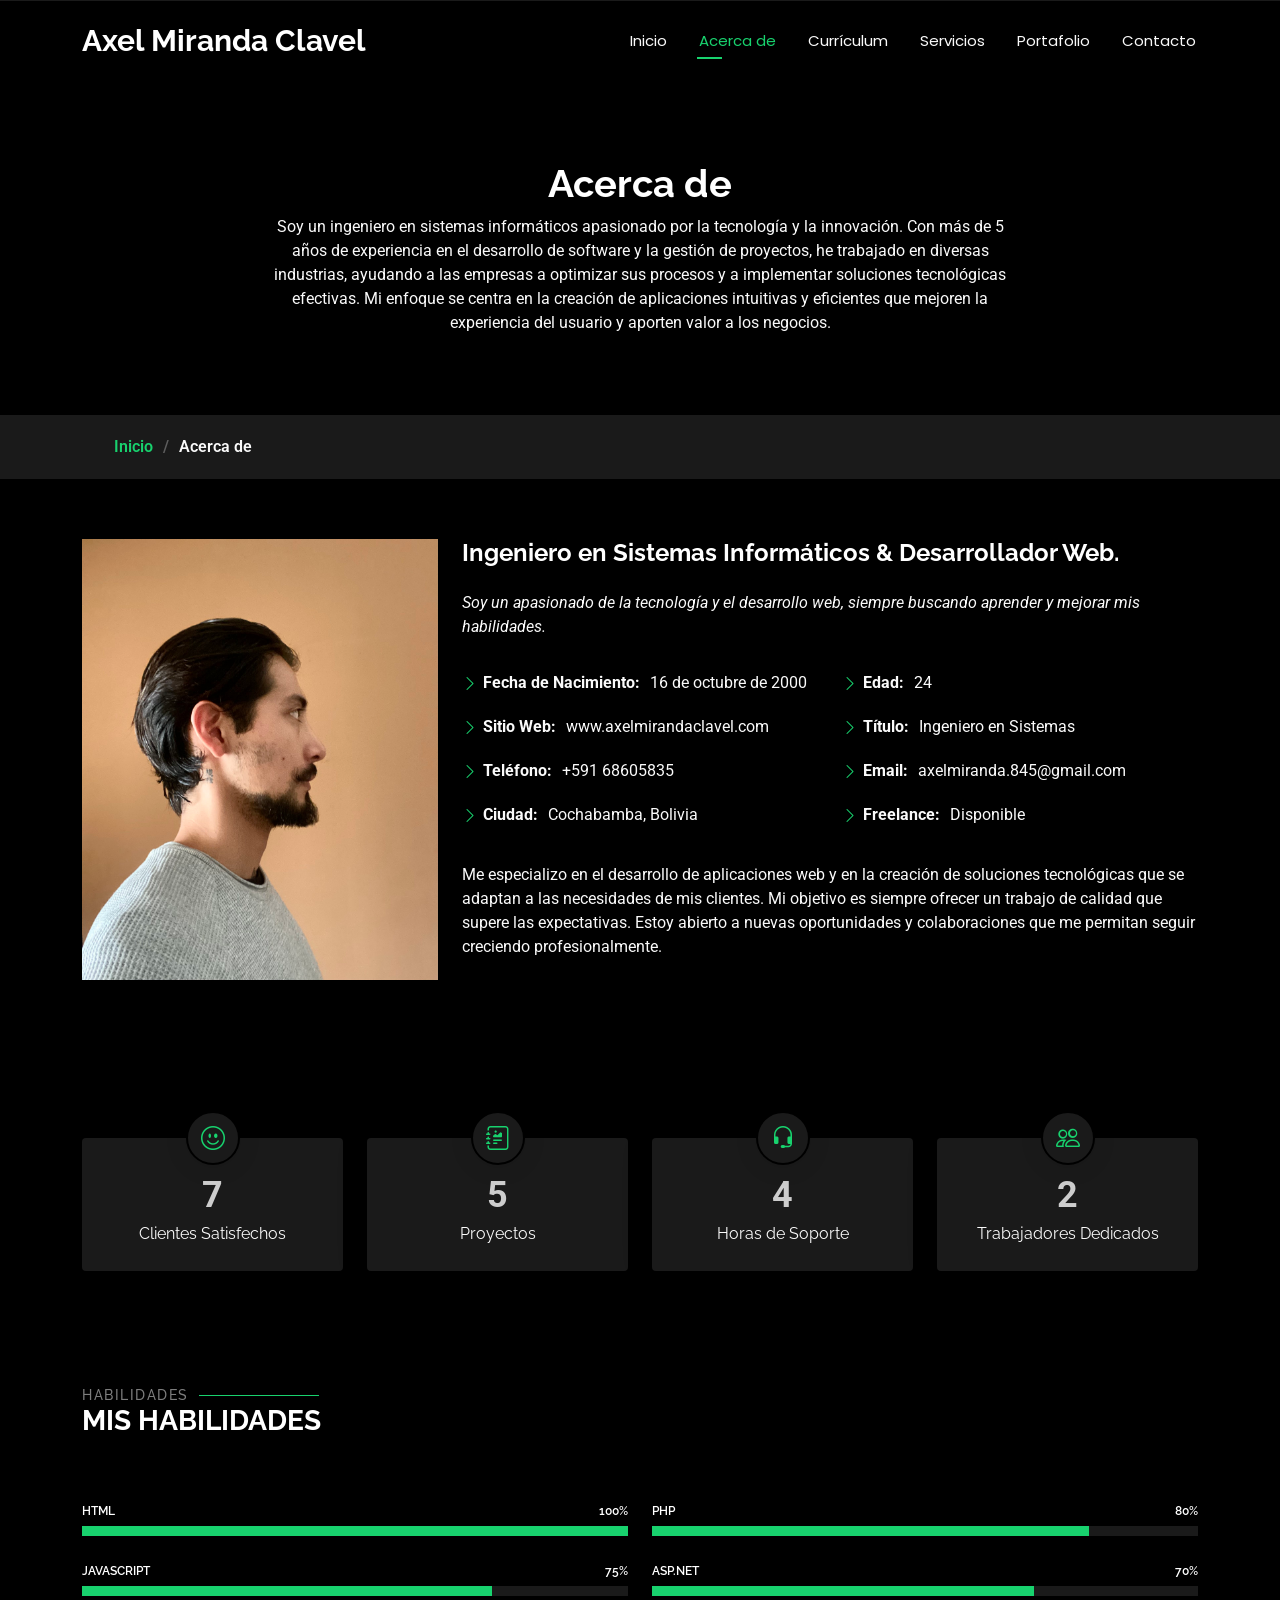
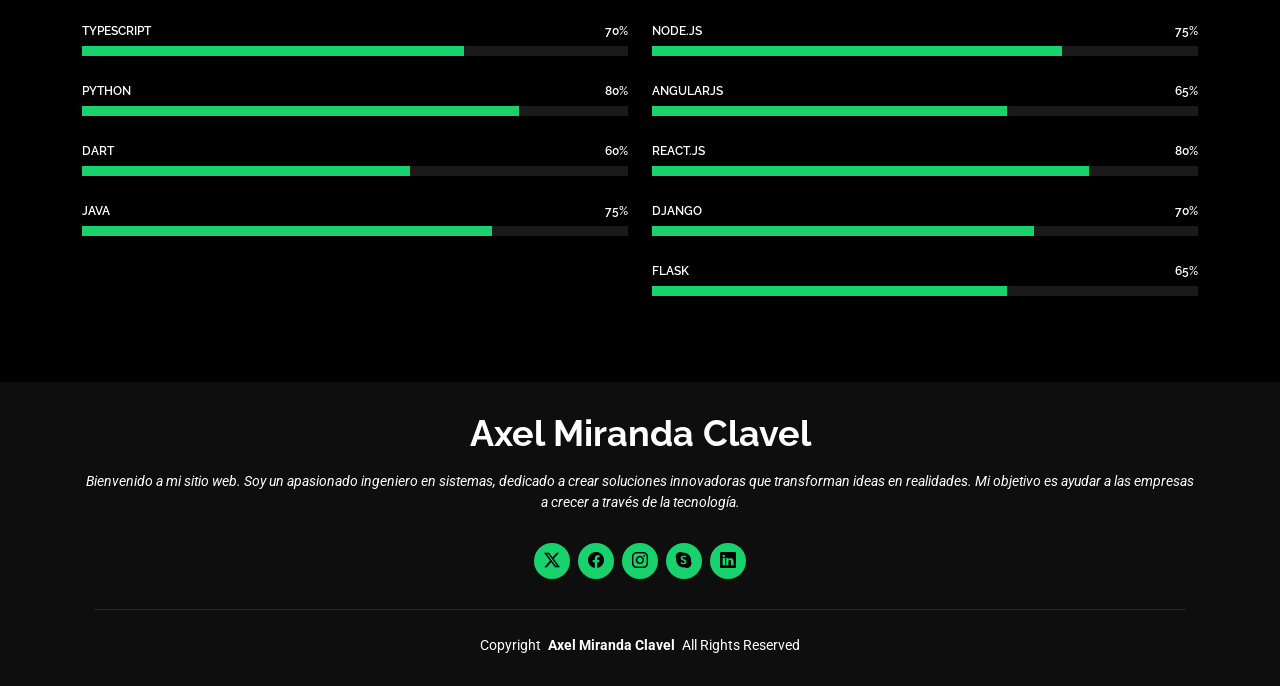
==== about.html @ 62f6df98 "first commit" ====
<!DOCTYPE html>
<html lang="en">

<head>
  <meta charset="utf-8">
  <meta content="width=device-width, initial-scale=1.0" name="viewport">
  <title>Acerca de - Axel Miranda Clavel</title>
  <meta name="description" content="">
  <meta name="keywords" content="">

  <!-- Favicons -->
  <link href="assets/img/favicon.png" rel="icon">
  <link href="assets/img/apple-touch-icon.png" rel="apple-touch-icon">

  <!-- Fonts -->
  <link href="https://fonts.googleapis.com" rel="preconnect">
  <link href="https://fonts.gstatic.com" rel="preconnect" crossorigin>
  <link href="https://fonts.googleapis.com/css2?family=Roboto:ital,wght@0,100;0,300;0,400;0,500;0,700;0,900;1,100;1,300;1,400;1,500;1,700;1,900&family=Poppins:ital,wght@0,100;0,200;0,300;0,400;0,500;0,600;0,700;0,800;0,900;1,100;1,200;1,300;1,400;1,500;1,600;1,700;1,800;1,900&family=Raleway:ital,wght@0,100;0,200;0,300;0,400;0,500;0,600;0,700;0,800;0,900;1,100;1,200;1,300;1,400;1,500;1,600;1,700;1,800;1,900&display=swap" rel="stylesheet">

  <!-- Vendor CSS Files -->
  <link href="assets/vendor/bootstrap/css/bootstrap.min.css" rel="stylesheet">
  <link href="assets/vendor/bootstrap-icons/bootstrap-icons.css" rel="stylesheet">
  <link href="assets/vendor/aos/aos.css" rel="stylesheet">
  <link href="assets/vendor/swiper/swiper-bundle.min.css" rel="stylesheet">
  <link href="assets/vendor/glightbox/css/glightbox.min.css" rel="stylesheet">

  <!-- Main CSS File -->
  <link href="assets/css/main.css" rel="stylesheet">
</head>

<body class="about-page">

  <header id="header" class="header d-flex align-items-center fixed-top">
    <div class="container-fluid container-xl position-relative d-flex align-items-center justify-content-between">

      <a href="index.html" class="logo d-flex align-items-center">
        <!-- Uncomment the line below if you also wish to use an image logo -->
        <!-- <img src="assets/img/logo.png" alt=""> -->
        <h1 class="sitename">Axel Miranda Clavel</h1>
      </a>

      <nav id="navmenu" class="navmenu">
        <ul>
          <li><a href="index.html">Inicio</a></li>
          <li><a href="about.html" class="active">Acerca de</a></li>
          <li><a href="#">Currículum</a></li>
          <li><a href="#">Servicios</a></li>
          <li><a href="#">Portafolio</a></li>
          <li><a href="#">Contacto</a></li>
        </ul>
        <i class="mobile-nav-toggle d-xl-none bi bi-list"></i>
      </nav>

    </div>
  </header>

  <main class="main">

    <!-- Page Title -->
    <div class="page-title" data-aos="fade">
      <div class="heading">
        <div class="container">
          <div class="row d-flex justify-content-center text-center">
            <div class="col-lg-8">
              <h1>Acerca de</h1>
              <p class="mb-0">Soy un ingeniero en sistemas informáticos apasionado por la tecnología y la innovación. Con más de 5 años de experiencia en el desarrollo de software y la gestión de proyectos, he trabajado en diversas industrias, ayudando a las empresas a optimizar sus procesos y a implementar soluciones tecnológicas efectivas. Mi enfoque se centra en la creación de aplicaciones intuitivas y eficientes que mejoren la experiencia del usuario y aporten valor a los negocios.</p>
            </div>
          </div>
        </div>
      </div>
      <nav class="breadcrumbs">
        <div class="container">
          <ol>
            <li><a href="index.html">Inicio</a></li>
            <li class="current">Acerca de</li>
          </ol>
        </div>
      </nav>
    </div><!-- End Page Title -->

    <!-- About Section -->
    <section id="about" class="about section">

      <div class="container" data-aos="fade-up" data-aos-delay="100">

        <div class="row gy-4 justify-content-center">
          <div class="col-lg-4">
            <img src="assets/img/IMG_3208.jpg" class="img-fluid" alt="">
          </div>
          <div class="col-lg-8 content">
            <h2>Ingeniero en Sistemas Informáticos &amp; Desarrollador Web.</h2>
            <p class="fst-italic py-3">
              Soy un apasionado de la tecnología y el desarrollo web, siempre buscando aprender y mejorar mis habilidades.
            </p>
            <div class="row">
              <div class="col-lg-6">
                <ul>
                  <li><i class="bi bi-chevron-right"></i> <strong>Fecha de Nacimiento:</strong> <span>16 de octubre de 2000</span></li>
                  <li><i class="bi bi-chevron-right"></i> <strong>Sitio Web:</strong> <span>www.axelmirandaclavel.com</span></li>
                  <li><i class="bi bi-chevron-right"></i> <strong>Teléfono:</strong> <span>+591 68605835</span></li>
                  <li><i class="bi bi-chevron-right"></i> <strong>Ciudad:</strong> <span>Cochabamba, Bolivia</span></li>
                </ul>
              </div>
              <div class="col-lg-6">
                <ul>
                  <li><i class="bi bi-chevron-right"></i> <strong>Edad:</strong> <span>24</span></li>
                  <li><i class="bi bi-chevron-right"></i> <strong>Título:</strong> <span>Ingeniero en Sistemas</span></li>
                  <li><i class="bi bi-chevron-right"></i> <strong>Email:</strong> <span>axelmiranda.845@gmail.com</span></li>
                  <li><i class="bi bi-chevron-right"></i> <strong>Freelance:</strong> <span>Disponible</span></li>
                </ul>
              </div>
            </div>
            <p class="py-3">
              Me especializo en el desarrollo de aplicaciones web y en la creación de soluciones tecnológicas que se adaptan a las necesidades de mis clientes. Mi objetivo es siempre ofrecer un trabajo de calidad que supere las expectativas. Estoy abierto a nuevas oportunidades y colaboraciones que me permitan seguir creciendo profesionalmente.
            </p>
          </div>
        </div>

      </div>

    </section><!-- /About Section -->

    <!-- Stats Section -->
    <section id="stats" class="stats section">

      <div class="container" data-aos="fade-up" data-aos-delay="100">

        <div class="row gy-4">

          <div class="col-lg-3 col-md-6 d-flex flex-column align-items-center">
            <i class="bi bi-emoji-smile"></i>
            <div class="stats-item">
              <span data-purecounter-start="0" data-purecounter-end="15" data-purecounter-duration="1" class="purecounter"></span>
              <p>Clientes Satisfechos</p>
            </div>
          </div><!-- End Stats Item -->

          <div class="col-lg-3 col-md-6 d-flex flex-column align-items-center">
            <i class="bi bi-journal-richtext"></i>
            <div class="stats-item">
              <span data-purecounter-start="0" data-purecounter-end="10" data-purecounter-duration="1" class="purecounter"></span>
              <p>Proyectos</p>
            </div>
          </div><!-- End Stats Item -->

          <div class="col-lg-3 col-md-6 d-flex flex-column align-items-center">
            <i class="bi bi-headset"></i>
            <div class="stats-item">
              <span data-purecounter-start="0" data-purecounter-end="8" data-purecounter-duration="1" class="purecounter"></span>
              <p>Horas de Soporte</p>
            </div>
          </div><!-- End Stats Item -->

          <div class="col-lg-3 col-md-6 d-flex flex-column align-items-center">
            <i class="bi bi-people"></i>
            <div class="stats-item">
              <span data-purecounter-start="0" data-purecounter-end="5" data-purecounter-duration="1" class="purecounter"></span>
              <p>Trabajadores Dedicados</p>
            </div>
          </div><!-- End Stats Item -->

        </div>

      </div>

    </section><!-- /Stats Section -->

    <!-- Skills Section -->
    <section id="skills" class="skills section">

      <!-- Section Title -->
      <div class="container section-title" data-aos="fade-up">
        <h2>Habilidades</h2>
        <div><span>Mis</span> <span class="description-title">Habilidades</span></div>
      </div><!-- End Section Title -->

      <div class="container" data-aos="fade-up" data-aos-delay="100">

        <div class="row skills-content skills-animation">

          <div class="col-lg-6">

            <div class="progress">
              <span class="skill"><span>HTML</span> <i class="val">100%</i></span>
              <div class="progress-bar-wrap">
                <div class="progress-bar" role="progressbar" aria-valuenow="100" aria-valuemin="0" aria-valuemax="100"></div>
              </div>
            </div><!-- End Skills Item -->

            <div class="progress">
              <span class="skill"><span>JavaScript</span> <i class="val">75%</i></span>
              <div class="progress-bar-wrap">
                <div class="progress-bar" role="progressbar" aria-valuenow="75" aria-valuemin="0" aria-valuemax="100"></div>
              </div>
            </div><!-- End Skills Item -->

            <div class="progress">
              <span class="skill"><span>TypeScript</span> <i class="val">70%</i></span>
              <div class="progress-bar-wrap">
                <div class="progress-bar" role="progressbar" aria-valuenow="70" aria-valuemin="0" aria-valuemax="100"></div>
              </div>
            </div><!-- End Skills Item -->

            <div class="progress">
              <span class="skill"><span>Python</span> <i class="val">80%</i></span>
              <div class="progress-bar-wrap">
                <div class="progress-bar" role="progressbar" aria-valuenow="80" aria-valuemin="0" aria-valuemax="100"></div>
              </div>
            </div><!-- End Skills Item -->

            <div class="progress">
              <span class="skill"><span>Dart</span> <i class="val">60%</i></span>
              <div class="progress-bar-wrap">
                <div class="progress-bar" role="progressbar" aria-valuenow="60" aria-valuemin="0" aria-valuemax="100"></div>
              </div>
            </div><!-- End Skills Item -->

            <div class="progress">
              <span class="skill"><span>Java</span> <i class="val">75%</i></span>
              <div class="progress-bar-wrap">
                <div class="progress-bar" role="progressbar" aria-valuenow="75" aria-valuemin="0" aria-valuemax="100"></div>
              </div>
            </div><!-- End Skills Item -->

          </div>

          <div class="col-lg-6">

            <div class="progress">
              <span class="skill"><span>PHP</span> <i class="val">80%</i></span>
              <div class="progress-bar-wrap">
                <div class="progress-bar" role="progressbar" aria-valuenow="80" aria-valuemin="0" aria-valuemax="100"></div>
              </div>
            </div><!-- End Skills Item -->

            <div class="progress">
              <span class="skill"><span>ASP.NET</span> <i class="val">70%</i></span>
              <div class="progress-bar-wrap">
                <div class="progress-bar" role="progressbar" aria-valuenow="70" aria-valuemin="0" aria-valuemax="100"></div>
              </div>
            </div><!-- End Skills Item -->

            <div class="progress">
              <span class="skill"><span>Node.js</span> <i class="val">75%</i></span>
              <div class="progress-bar-wrap">
                <div class="progress-bar" role="progressbar" aria-valuenow="75" aria-valuemin="0" aria-valuemax="100"></div>
              </div>
            </div><!-- End Skills Item -->

            <div class="progress">
              <span class="skill"><span>AngularJS</span> <i class="val">65%</i></span>
              <div class="progress-bar-wrap">
                <div class="progress-bar" role="progressbar" aria-valuenow="65" aria-valuemin="0" aria-valuemax="100"></div>
              </div>
            </div><!-- End Skills Item -->

            <div class="progress">
              <span class="skill"><span>React.js</span> <i class="val">80%</i></span>
              <div class="progress-bar-wrap">
                <div class="progress-bar" role="progressbar" aria-valuenow="80" aria-valuemin="0" aria-valuemax="100"></div>
              </div>
            </div><!-- End Skills Item -->

            <div class="progress">
              <span class="skill"><span>Django</span> <i class="val">70%</i></span>
              <div class="progress-bar-wrap">
                <div class="progress-bar" role="progressbar" aria-valuenow="70" aria-valuemin="0" aria-valuemax="100"></div>
              </div>
            </div><!-- End Skills Item -->

            <div class="progress">
              <span class="skill"><span>Flask</span> <i class="val">65%</i></span>
              <div class="progress-bar-wrap">
                <div class="progress-bar" role="progressbar" aria-valuenow="65" aria-valuemin="0" aria-valuemax="100"></div>
              </div>
            </div><!-- End Skills Item -->

          </div>

        </div>

      </div>

    </section><!-- /Skills Section -->

  </main>

  <footer id="footer" class="footer dark-background">
    <div class="container">
      <h3 class="sitename">Axel Miranda Clavel</h3>
      <p>Bienvenido a mi sitio web. Soy un apasionado ingeniero en sistemas, dedicado a crear soluciones innovadoras que transforman ideas en realidades. Mi objetivo es ayudar a las empresas a crecer a través de la tecnología.</p>
      <div class="social-links d-flex justify-content-center">
        <a href=""><i class="bi bi-twitter-x"></i></a>
        <a href=""><i class="bi bi-facebook"></i></a>
        <a href=""><i class="bi bi-instagram"></i></a>
        <a href=""><i class="bi bi-skype"></i></a>
        <a href=""><i class="bi bi-linkedin"></i></a>
      </div>
      <div class="container">
        <div class="copyright">
          <span>Copyright</span> <strong class="px-1 sitename">Axel Miranda Clavel</strong> <span>All Rights Reserved</span>
        </div>
      </div>
    </div>
  </footer>

  <!-- Scroll Top -->
  <a href="#" id="scroll-top" class="scroll-top d-flex align-items-center justify-content-center"><i class="bi bi-arrow-up-short"></i></a>

  <!-- Preloader -->
  <div id="preloader"></div>

  <!-- Vendor JS Files -->
  <script src="assets/vendor/bootstrap/js/bootstrap.bundle.min.js"></script>
  <script src="assets/vendor/php-email-form/validate.js"></script>
  <script src="assets/vendor/aos/aos.js"></script>
  <script src="assets/vendor/typed.js/typed.umd.js"></script>
  <script src="assets/vendor/purecounter/purecounter_vanilla.js"></script>
  <script src="assets/vendor/waypoints/noframework.waypoints.js"></script>
  <script src="assets/vendor/swiper/swiper-bundle.min.js"></script>
  <script src="assets/vendor/glightbox/js/glightbox.min.js"></script>
  <script src="assets/vendor/imagesloaded/imagesloaded.pkgd.min.js"></script>
  <script src="assets/vendor/isotope-layout/isotope.pkgd.min.js"></script>

  <!-- Main JS File -->
  <script src="assets/js/main.js"></script>

</body>

</html>
---- assets/css/main.css ----
/**
* Template Name: Personal
* Template URL: https://bootstrapmade.com/personal-free-resume-bootstrap-template/
* Updated: Aug 07 2024 with Bootstrap v5.3.3
* Author: BootstrapMade.com
* License: https://bootstrapmade.com/license/
*/

/*--------------------------------------------------------------
# Font & Color Variables
# Help: https://bootstrapmade.com/color-system/
--------------------------------------------------------------*/
/* Fonts */
:root {
  --default-font: "Roboto",  system-ui, -apple-system, "Segoe UI", Roboto, "Helvetica Neue", Arial, "Noto Sans", "Liberation Sans", sans-serif, "Apple Color Emoji", "Segoe UI Emoji", "Segoe UI Symbol", "Noto Color Emoji";
  --heading-font: "Raleway",  sans-serif;
  --nav-font: "Poppins",  sans-serif;
}

/* Global Colors - The following color variables are used throughout the website. Updating them here will change the color scheme of the entire website */
:root { 
  --background-color: #000000; /* Background color for the entire website, including individual sections */
  --default-color: #fafafa; /* Default color used for the majority of the text content across the entire website */
  --heading-color: #ffffff; /* Color for headings, subheadings and title throughout the website */
  --accent-color: #18d26e; /* Accent color that represents your brand on the website. It's used for buttons, links, and other elements that need to stand out */
  --surface-color: #1a1a1a; /* The surface color is used as a background of boxed elements within sections, such as cards, icon boxes, or other elements that require a visual separation from the global background. */
  --contrast-color: #000000; /* Contrast color for text, ensuring readability against backgrounds of accent, heading, or default colors. */
}

/* Nav Menu Colors - The following color variables are used specifically for the navigation menu. They are separate from the global colors to allow for more customization options */
:root {
  --nav-color: #fafafa;  /* The default color of the main navmenu links */
  --nav-hover-color: #18d26e; /* Applied to main navmenu links when they are hovered over or active */
  --nav-mobile-background-color: #1a1a1a; /* Used as the background color for mobile navigation menu */
  --nav-dropdown-background-color: #1a1a1a; /* Used as the background color for dropdown items that appear when hovering over primary navigation items */
  --nav-dropdown-color: #fafafa; /* Used for navigation links of the dropdown items in the navigation menu. */
  --nav-dropdown-hover-color: #18d26e; /* Similar to --nav-hover-color, this color is applied to dropdown navigation links when they are hovered over. */
}

/* Color Presets - These classes override global colors when applied to any section or element, providing reuse of the sam color scheme. */

.light-background {
  --background-color: #1a1a1a;
  --surface-color: #343434;
}

.dark-background {
  --background-color: rgba(15, 15, 15, 0.975);
  --default-color: #ffffff;
  --heading-color: #ffffff;
  --surface-color: #292929f9;
  --contrast-color: #000000;
}

/* Smooth scroll */
:root {
  scroll-behavior: smooth;
}

/*--------------------------------------------------------------
# General Styling & Shared Classes
--------------------------------------------------------------*/
body {
  color: var(--default-color);
  background-color: var(--background-color);
  font-family: var(--default-font);
}

a {
  color: var(--accent-color);
  text-decoration: none;
  transition: 0.3s;
}

a:hover {
  color: color-mix(in srgb, var(--accent-color), transparent 25%);
  text-decoration: none;
}

h1,
h2,
h3,
h4,
h5,
h6 {
  color: var(--heading-color);
  font-family: var(--heading-font);
}

/* PHP Email Form Messages
------------------------------*/
.php-email-form .error-message {
  display: none;
  background: #df1529;
  color: #ffffff;
  text-align: left;
  padding: 15px;
  margin-bottom: 24px;
  font-weight: 600;
}

.php-email-form .sent-message {
  display: none;
  color: #ffffff;
  background: #059652;
  text-align: center;
  padding: 15px;
  margin-bottom: 24px;
  font-weight: 600;
}

.php-email-form .loading {
  display: none;
  background: var(--surface-color);
  text-align: center;
  padding: 15px;
  margin-bottom: 24px;
}

.php-email-form .loading:before {
  content: "";
  display: inline-block;
  border-radius: 50%;
  width: 24px;
  height: 24px;
  margin: 0 10px -6px 0;
  border: 3px solid var(--accent-color);
  border-top-color: var(--surface-color);
  animation: php-email-form-loading 1s linear infinite;
}

@keyframes php-email-form-loading {
  0% {
    transform: rotate(0deg);
  }

  100% {
    transform: rotate(360deg);
  }
}

/*--------------------------------------------------------------
# Global Header
--------------------------------------------------------------*/
.header {
  --background-color: rgba(0, 0, 0, 0);
  color: var(--default-color);
  background-color: var(--background-color);
  padding: 15px 0;
  transition: all 0.5s;
  z-index: 997;
}

.header .logo {
  line-height: 1;
}

.header .logo img {
  max-height: 32px;
  margin-right: 8px;
}

.header .logo h1 {
  font-size: 30px;
  margin: 0;
  font-weight: 700;
  color: var(--heading-color);
}

.scrolled .header {
  box-shadow: 0px 0 18px rgba(0, 0, 0, 0.1);
}

/* Global Header on Scroll
------------------------------*/
.scrolled .header {
  --background-color: rgba(0, 0, 0, 0.8);
}

/*--------------------------------------------------------------
# Navigation Menu
--------------------------------------------------------------*/
/* Desktop Navigation */
@media (min-width: 1200px) {
  .navmenu {
    padding: 0;
  }

  .navmenu ul {
    margin: 0;
    padding: 0;
    display: flex;
    list-style: none;
    align-items: center;
  }

  .navmenu li {
    position: relative;
  }

  .navmenu>ul>li {
    white-space: nowrap;
    padding: 15px 14px;
  }

  .navmenu>ul>li:last-child {
    padding-right: 0;
  }

  .navmenu a,
  .navmenu a:focus {
    color: var(--nav-color);
    font-size: 15px;
    padding: 0 2px;
    font-family: var(--nav-font);
    font-weight: 400;
    display: flex;
    align-items: center;
    justify-content: space-between;
    white-space: nowrap;
    transition: 0.3s;
    position: relative;
  }

  .navmenu a i,
  .navmenu a:focus i {
    font-size: 12px;
    line-height: 0;
    margin-left: 5px;
    transition: 0.3s;
  }

  .navmenu>ul>li>a:before {
    content: "";
    position: absolute;
    height: 2px;
    bottom: -6px;
    left: 0;
    background-color: var(--nav-hover-color);
    visibility: hidden;
    width: 0px;
    transition: all 0.3s ease-in-out 0s;
  }

  .navmenu a:hover:before,
  .navmenu li:hover>a:before,
  .navmenu .active:before {
    visibility: visible;
    width: 25px;
  }

  .navmenu li:hover>a,
  .navmenu .active,
  .navmenu .active:focus {
    color: var(--nav-hover-color);
  }

  .navmenu .dropdown ul {
    margin: 0;
    padding: 10px 0;
    background: var(--nav-dropdown-background-color);
    display: block;
    position: absolute;
    visibility: hidden;
    left: 14px;
    top: 130%;
    opacity: 0;
    transition: 0.3s;
    border-radius: 4px;
    z-index: 99;
    box-shadow: 0px 0px 30px rgba(0, 0, 0, 0.1);
  }

  .navmenu .dropdown ul li {
    min-width: 200px;
  }

  .navmenu .dropdown ul a {
    padding: 10px 20px;
    font-size: 15px;
    text-transform: none;
    color: var(--nav-dropdown-color);
  }

  .navmenu .dropdown ul a i {
    font-size: 12px;
  }

  .navmenu .dropdown ul a:hover,
  .navmenu .dropdown ul .active:hover,
  .navmenu .dropdown ul li:hover>a {
    color: var(--nav-dropdown-hover-color);
  }

  .navmenu .dropdown:hover>ul {
    opacity: 1;
    top: 100%;
    visibility: visible;
  }

  .navmenu .dropdown .dropdown ul {
    top: 0;
    left: -90%;
    visibility: hidden;
  }

  .navmenu .dropdown .dropdown:hover>ul {
    opacity: 1;
    top: 0;
    left: -100%;
    visibility: visible;
  }
}

/* Mobile Navigation */
@media (max-width: 1199px) {
  .mobile-nav-toggle {
    color: var(--nav-color);
    font-size: 28px;
    line-height: 0;
    margin-right: 10px;
    cursor: pointer;
    transition: color 0.3s;
  }

  .navmenu {
    padding: 0;
    z-index: 9997;
  }

  .navmenu ul {
    display: none;
    list-style: none;
    position: absolute;
    inset: 60px 20px 20px 20px;
    padding: 10px 0;
    margin: 0;
    border-radius: 6px;
    background-color: var(--nav-mobile-background-color);
    border: 1px solid color-mix(in srgb, var(--default-color), transparent 90%);
    box-shadow: none;
    overflow-y: auto;
    transition: 0.3s;
    z-index: 9998;
  }

  .navmenu a,
  .navmenu a:focus {
    color: var(--nav-dropdown-color);
    padding: 10px 20px;
    font-family: var(--nav-font);
    font-size: 17px;
    font-weight: 500;
    display: flex;
    align-items: center;
    justify-content: space-between;
    white-space: nowrap;
    transition: 0.3s;
  }

  .navmenu a i,
  .navmenu a:focus i {
    font-size: 12px;
    line-height: 0;
    margin-left: 5px;
    width: 30px;
    height: 30px;
    display: flex;
    align-items: center;
    justify-content: center;
    border-radius: 50%;
    transition: 0.3s;
    background-color: color-mix(in srgb, var(--accent-color), transparent 90%);
  }

  .navmenu a i:hover,
  .navmenu a:focus i:hover {
    background-color: var(--accent-color);
    color: var(--contrast-color);
  }

  .navmenu a:hover,
  .navmenu .active,
  .navmenu .active:focus {
    color: var(--nav-dropdown-hover-color);
  }

  .navmenu .active i,
  .navmenu .active:focus i {
    background-color: var(--accent-color);
    color: var(--contrast-color);
    transform: rotate(180deg);
  }

  .navmenu .dropdown ul {
    position: static;
    display: none;
    z-index: 99;
    padding: 10px 0;
    margin: 10px 20px;
    background-color: var(--nav-dropdown-background-color);
    transition: all 0.5s ease-in-out;
  }

  .navmenu .dropdown ul ul {
    background-color: rgba(33, 37, 41, 0.1);
  }

  .navmenu .dropdown>.dropdown-active {
    display: block;
    background-color: rgba(33, 37, 41, 0.03);
  }

  .mobile-nav-active {
    overflow: hidden;
  }

  .mobile-nav-active .mobile-nav-toggle {
    color: #fff;
    position: absolute;
    font-size: 32px;
    top: 15px;
    right: 15px;
    margin-right: 0;
    z-index: 9999;
  }

  .mobile-nav-active .navmenu {
    position: fixed;
    overflow: hidden;
    inset: 0;
    background: rgba(33, 37, 41, 0.8);
    transition: 0.3s;
  }

  .mobile-nav-active .navmenu>ul {
    display: block;
  }
}

/*--------------------------------------------------------------
# Global Footer
--------------------------------------------------------------*/
.footer {
  color: var(--default-color);
  background-color: var(--background-color);
  font-size: 14px;
  text-align: center;
  padding: 30px 0;
  position: relative;
}

.footer h3 {
  font-size: 36px;
  font-weight: 700;
  position: relative;
  padding: 0;
  margin: 0 0 15px 0;
}

.footer p {
  font-size: 15;
  font-style: italic;
  padding: 0;
  margin: 0 0 30px 0;
}

.footer .social-links {
  margin: 0 0 30px 0;
}

.footer .social-links a {
  font-size: 16px;
  display: flex;
  align-items: center;
  justify-content: center;
  background: var(--accent-color);
  color: var(--contrast-color);
  line-height: 1;
  margin: 0 4px;
  border-radius: 50%;
  text-align: center;
  width: 36px;
  height: 36px;
  transition: 0.3s;
}

.footer .social-links a:hover {
  background: color-mix(in srgb, var(--accent-color), transparent 20%);
  text-decoration: none;
}

.footer .copyright {
  padding-top: 25px;
  border-top: 1px solid color-mix(in srgb, var(--default-color), transparent 90%);
}

.footer .credits {
  font-size: 13px;
  padding-top: 5px;
}

/*--------------------------------------------------------------
# Preloader
--------------------------------------------------------------*/
#preloader {
  position: fixed;
  inset: 0;
  z-index: 999999;
  overflow: hidden;
  background: var(--background-color);
  transition: all 0.6s ease-out;
}

#preloader:before {
  content: "";
  position: fixed;
  top: calc(50% - 30px);
  left: calc(50% - 30px);
  border: 6px solid #ffffff;
  border-color: var(--accent-color) transparent var(--accent-color) transparent;
  border-radius: 50%;
  width: 60px;
  height: 60px;
  animation: animate-preloader 1.5s linear infinite;
}

@keyframes animate-preloader {
  0% {
    transform: rotate(0deg);
  }

  100% {
    transform: rotate(360deg);
  }
}

/*--------------------------------------------------------------
# Scroll Top Button
--------------------------------------------------------------*/
.scroll-top {
  position: fixed;
  visibility: hidden;
  opacity: 0;
  right: 15px;
  bottom: -15px;
  z-index: 99999;
  background-color: var(--accent-color);
  width: 44px;
  height: 44px;
  border-radius: 50px;
  transition: all 0.4s;
}

.scroll-top i {
  font-size: 24px;
  color: var(--contrast-color);
  line-height: 0;
}

.scroll-top:hover {
  background-color: color-mix(in srgb, var(--accent-color), transparent 20%);
  color: var(--contrast-color);
}

.scroll-top.active {
  visibility: visible;
  opacity: 1;
  bottom: 15px;
}

/*--------------------------------------------------------------
# Disable aos animation delay on mobile devices
--------------------------------------------------------------*/
@media screen and (max-width: 768px) {
  [data-aos-delay] {
    transition-delay: 0 !important;
  }
}

/*--------------------------------------------------------------
# Global Page Titles & Breadcrumbs
--------------------------------------------------------------*/
.page-title {
  color: var(--default-color);
  background-color: var(--background-color);
  position: relative;
}

.page-title .heading {
  padding: 160px 0 80px 0;
  border-top: 1px solid color-mix(in srgb, var(--default-color), transparent 90%);
}

.page-title .heading h1 {
  font-size: 38px;
  font-weight: 700;
}

.page-title nav {
  background-color: color-mix(in srgb, var(--default-color), transparent 90%);
  padding: 20px 0;
}

.page-title nav ol {
  display: flex;
  flex-wrap: wrap;
  list-style: none;
  margin: 0;
  font-size: 16px;
  font-weight: 600;
}

.page-title nav ol li+li {
  padding-left: 10px;
}

.page-title nav ol li+li::before {
  content: "/";
  display: inline-block;
  padding-right: 10px;
  color: color-mix(in srgb, var(--default-color), transparent 70%);
}

/*--------------------------------------------------------------
# Global Sections
--------------------------------------------------------------*/
section,
.section {
  color: var(--default-color);
  background-color: var(--background-color);
  padding: 60px 0;
  scroll-margin-top: 100px;
  overflow: clip;
}

@media (max-width: 1199px) {

  section,
  .section {
    scroll-margin-top: 66px;
  }
}

/*--------------------------------------------------------------
# Global Section Titles
--------------------------------------------------------------*/
.section-title {
  padding-bottom: 60px;
  position: relative;
}

.section-title h2 {
  font-size: 14px;
  font-weight: 500;
  padding: 0;
  line-height: 1px;
  margin: 0;
  letter-spacing: 1.5px;
  text-transform: uppercase;
  color: color-mix(in srgb, var(--default-color), transparent 50%);
  position: relative;
}

.section-title h2::after {
  content: "";
  width: 120px;
  height: 1px;
  display: inline-block;
  background: var(--accent-color);
  margin: 4px 10px;
}

.section-title div {
  color: var(--heading-color);
  margin: 0;
  margin: 0;
  font-size: 28px;
  font-weight: 700;
  text-transform: uppercase;
  font-family: var(--heading-font);
}

/*--------------------------------------------------------------
# Hero Section
--------------------------------------------------------------*/
.hero {
  width: 100%;
  min-height: 100vh;
  position: relative;
  padding: 80px 0;
  display: flex;
  align-items: center;
  justify-content: center;
}

.hero img {
  position: absolute;
  inset: 0;
  display: block;
  width: 100%;
  height: 100%;
  object-fit: cover;
  z-index: 1;
}

.hero .container {
  position: relative;
  z-index: 3;
}

.hero h2 {
  margin: 0;
  font-size: 64px;
  font-weight: 700;
}

.hero p {
  margin: 5px 0 0 0;
  font-size: 26px;
}

.hero p span {
  letter-spacing: 1px;
  border-bottom: 2px solid var(--accent-color);
}

.hero .social-links {
  margin-top: 25px;
}

.hero .social-links a {
  background-color: color-mix(in srgb, var(--default-color), transparent 90%);
  color: var(--default-color);
  font-size: 14px;
  width: 40px;
  height: 40px;
  border-radius: 50px;
  display: inline-flex;
  align-items: center;
  justify-content: center;
  margin-right: 20px;
  transition: 0.3s;
}

.hero .social-links a:hover {
  background-color: var(--accent-color);
}

@media (max-width: 768px) {
  .hero h2 {
    font-size: 32px;
  }

  .hero p {
    font-size: 20px;
  }
}

/*--------------------------------------------------------------
# About Section
--------------------------------------------------------------*/
.about .content h2 {
  font-weight: 700;
  font-size: 24px;
}

.about .content ul {
  list-style: none;
  padding: 0;
}

.about .content ul li {
  margin-bottom: 20px;
  display: flex;
  align-items: center;
}

.about .content ul strong {
  margin-right: 10px;
}

.about .content ul i {
  font-size: 16px;
  margin-right: 5px;
  color: var(--accent-color);
  line-height: 0;
}

/*--------------------------------------------------------------
# Stats Section
--------------------------------------------------------------*/
.stats i {
  background-color: var(--surface-color);
  color: var(--accent-color);
  box-shadow: 0px 2px 25px rgba(0, 0, 0, 0.1);
  width: 54px;
  height: 54px;
  font-size: 24px;
  border-radius: 50px;
  border: 2px solid var(--background-color);
  display: inline-flex;
  align-items: center;
  justify-content: center;
  position: relative;
  z-index: 1;
}

.stats .stats-item {
  background-color: var(--surface-color);
  margin-top: -27px;
  padding: 30px 30px 25px 30px;
  width: 100%;
  position: relative;
  text-align: center;
  box-shadow: 0px 2px 35px rgba(0, 0, 0, 0.1);
  border-radius: 4px;
  z-index: 0;
}

.stats .stats-item span {
  font-size: 36px;
  display: block;
  font-weight: 700;
  color: color-mix(in srgb, var(--default-color), transparent 20%);
}

.stats .stats-item p {
  padding: 0;
  margin: 0;
  font-family: var(--heading-font);
  font-size: 16px;
}

/*--------------------------------------------------------------
# Skills Section
--------------------------------------------------------------*/
.skills .progress {
  height: 60px;
  display: block;
  background: none;
  border-radius: 0;
}

.skills .progress .skill {
  color: var(--heading-color);
  padding: 0;
  margin: 0 0 6px 0;
  text-transform: uppercase;
  display: block;
  font-weight: 600;
  font-family: var(--heading-font);
}

.skills .progress .skill .val {
  float: right;
  font-style: normal;
}

.skills .progress-bar-wrap {
  background: color-mix(in srgb, var(--default-color), transparent 90%);
  height: 10px;
}

.skills .progress-bar {
  width: 1px;
  height: 10px;
  transition: 0.9s;
  background-color: var(--accent-color);
}

/*--------------------------------------------------------------
# Interests Section
--------------------------------------------------------------*/
.interests .features-item {
  background-color: var(--surface-color);
  display: flex;
  align-items: center;
  padding: 20px;
  transition: 0.3s;
  border: 1px solid color-mix(in srgb, var(--default-color), transparent 90%);
  position: relative;
}

.interests .features-item i {
  font-size: 32px;
  padding-right: 10px;
  line-height: 0;
}

.interests .features-item h3 {
  font-weight: 700;
  margin: 0;
  padding: 0;
  line-height: 1;
  font-size: 16px;
}

.interests .features-item h3 a {
  color: var(--heading-color);
  transition: 0.3s;
}

.interests .features-item:hover {
  border-color: var(--accent-color);
}

.interests .features-item:hover h3 a {
  color: var(--accent-color);
}

/*--------------------------------------------------------------
# Testimonials Section
--------------------------------------------------------------*/
.testimonials .testimonials-carousel,
.testimonials .testimonials-slider {
  overflow: hidden;
}

.testimonials .testimonial-item {
  box-sizing: content-box;
  min-height: 320px;
}

.testimonials .testimonial-item .testimonial-img {
  width: 90px;
  border-radius: 50%;
  margin: -40px 0 0 40px;
  position: relative;
  z-index: 2;
  border: 6px solid var(--background-color);
}

.testimonials .testimonial-item h3 {
  font-size: 18px;
  font-weight: bold;
  margin: 10px 0 5px 45px;
}

.testimonials .testimonial-item h4 {
  font-size: 14px;
  color: color-mix(in srgb, var(--default-color), transparent 20%);
  margin: 0 0 0 45px;
}

.testimonials .testimonial-item .quote-icon-left,
.testimonials .testimonial-item .quote-icon-right {
  color: color-mix(in srgb, var(--accent-color), transparent 50%);
  font-size: 26px;
  line-height: 0;
}

.testimonials .testimonial-item .quote-icon-left {
  display: inline-block;
  left: -5px;
  position: relative;
}

.testimonials .testimonial-item .quote-icon-right {
  display: inline-block;
  right: -5px;
  position: relative;
  top: 10px;
  transform: scale(-1, -1);
}

.testimonials .testimonial-item p {
  font-style: italic;
  margin: 0 15px 0 15px;
  padding: 20px 20px 60px 20px;
  background: var(--surface-color);
  border-radius: 6px;
  position: relative;
  z-index: 1;
}

.testimonials .swiper-wrapper {
  height: auto;
}

.testimonials .swiper-pagination {
  margin-top: 20px;
  position: relative;
}

.testimonials .swiper-pagination .swiper-pagination-bullet {
  width: 12px;
  height: 12px;
  background-color: var(--background-color);
  opacity: 1;
  border: 1px solid var(--accent-color);
}

.testimonials .swiper-pagination .swiper-pagination-bullet-active {
  background-color: var(--accent-color);
}

/*--------------------------------------------------------------
# Resume Section
--------------------------------------------------------------*/
.resume .resume-title {
  color: var(--heading-color);
  font-size: 26px;
  font-weight: 700;
  margin-top: 20px;
  margin-bottom: 20px;
}

.resume .resume-item {
  padding: 0 0 20px 20px;
  margin-top: -2px;
  border-left: 2px solid var(--accent-color);
  position: relative;
}

.resume .resume-item h4 {
  line-height: 18px;
  font-size: 18px;
  font-weight: 600;
  text-transform: uppercase;
  color: color-mix(in srgb, var(--default-color), transparent 20%);
  margin-bottom: 10px;
}

.resume .resume-item h5 {
  font-size: 16px;
  padding: 5px 15px;
  display: inline-block;
  font-weight: 600;
  margin-bottom: 10px;
}

.resume .resume-item ul {
  padding-left: 20px;
}

.resume .resume-item ul li {
  padding-bottom: 10px;
}

.resume .resume-item:last-child {
  padding-bottom: 0;
}

.resume .resume-item::before {
  content: "";
  position: absolute;
  width: 16px;
  height: 16px;
  border-radius: 50px;
  left: -9px;
  top: 0;
  background: var(--background-color);
  border: 2px solid var(--accent-color);
}

/*--------------------------------------------------------------
# Services Section
--------------------------------------------------------------*/
.services .service-item {
  background-color: var(--surface-color);
  text-align: center;
  padding: 80px 20px;
  transition: all ease-in-out 0.3s;
  height: 100%;
}

.services .service-item .icon {
  margin: 0 auto;
  width: 64px;
  height: 64px;
  background: var(--accent-color);
  border-radius: 4px;
  display: flex;
  align-items: center;
  justify-content: center;
  margin-bottom: 20px;
  transition: 0.3s;
  transform-style: preserve-3d;
}

.services .service-item .icon i {
  color: var(--contrast-color);
  font-size: 28px;
  transition: ease-in-out 0.3s;
}

.services .service-item .icon::before {
  position: absolute;
  content: "";
  left: -8px;
  top: -8px;
  height: 100%;
  width: 100%;
  background: color-mix(in srgb, var(--accent-color), transparent 80%);
  border-radius: 5px;
  transition: all 0.3s ease-out 0s;
  transform: translateZ(-1px);
}

.services .service-item h3 {
  font-weight: 700;
  margin: 10px 0 15px 0;
  font-size: 22px;
}

.services .service-item p {
  line-height: 24px;
  font-size: 14px;
  margin-bottom: 0;
}

.services .service-item:hover {
  background: var(--accent-color);
  border-color: var(--accent-color);
}

.services .service-item:hover .icon {
  background: var(--surface-color);
}

.services .service-item:hover .icon i {
  color: var(--accent-color);
}

.services .service-item:hover .icon::before {
  background: color-mix(in srgb, var(--background-color), transparent 70%);
}

.services .service-item:hover h3,
.services .service-item:hover p {
  color: var(--contrast-color);
}

/*--------------------------------------------------------------
# Service Details Section
--------------------------------------------------------------*/
.service-details .services-list {
  background-color: var(--surface-color);
  padding: 10px 30px;
  border: 1px solid color-mix(in srgb, var(--default-color), transparent 90%);
  margin-bottom: 20px;
}

.service-details .services-list a {
  display: block;
  line-height: 1;
  padding: 8px 0 8px 15px;
  border-left: 3px solid color-mix(in srgb, var(--default-color), transparent 70%);
  margin: 20px 0;
  color: color-mix(in srgb, var(--default-color), transparent 20%);
  transition: 0.3s;
}

.service-details .services-list a.active {
  color: var(--heading-color);
  font-weight: 700;
  border-color: var(--accent-color);
}

.service-details .services-list a:hover {
  border-color: var(--accent-color);
}

.service-details .services-img {
  margin-bottom: 20px;
}

.service-details h3 {
  font-size: 26px;
  font-weight: 700;
}

.service-details h4 {
  font-size: 20px;
  font-weight: 700;
}

.service-details p {
  font-size: 15px;
}

.service-details ul {
  list-style: none;
  padding: 0;
  font-size: 15px;
}

.service-details ul li {
  padding: 5px 0;
  display: flex;
  align-items: center;
}

.service-details ul i {
  font-size: 20px;
  margin-right: 8px;
  color: var(--accent-color);
}

/*--------------------------------------------------------------
# Portfolio Section
--------------------------------------------------------------*/
.portfolio .portfolio-filters {
  padding: 0;
  margin: 0 auto 20px auto;
  list-style: none;
  text-align: center;
}

.portfolio .portfolio-filters li {
  cursor: pointer;
  display: inline-block;
  padding: 0;
  font-size: 18px;
  font-weight: 500;
  margin: 0 10px;
  line-height: 1;
  margin-bottom: 5px;
  transition: all 0.3s ease-in-out;
}

.portfolio .portfolio-filters li:hover,
.portfolio .portfolio-filters li.filter-active {
  color: var(--accent-color);
}

.portfolio .portfolio-filters li:first-child {
  margin-left: 0;
}

.portfolio .portfolio-filters li:last-child {
  margin-right: 0;
}

@media (max-width: 575px) {
  .portfolio .portfolio-filters li {
    font-size: 14px;
    margin: 0 5px;
  }
}

.portfolio .portfolio-content {
  position: relative;
  overflow: hidden;
}

.portfolio .portfolio-content img {
  transition: 0.3s;
}

.portfolio .portfolio-content .portfolio-info {
  opacity: 0;
  position: absolute;
  inset: 0;
  z-index: 3;
  transition: all ease-in-out 0.3s;
  background: rgba(0, 0, 0, 0.6);
  padding: 15px;
}

.portfolio .portfolio-content .portfolio-info h4 {
  font-size: 14px;
  padding: 5px 10px;
  font-weight: 400;
  color: #ffffff;
  display: inline-block;
  background-color: var(--accent-color);
}

.portfolio .portfolio-content .portfolio-info p {
  position: absolute;
  bottom: 10px;
  text-align: center;
  display: inline-block;
  left: 0;
  right: 0;
  font-size: 16px;
  font-weight: 600;
  color: rgba(255, 255, 255, 0.8);
}

.portfolio .portfolio-content .portfolio-info .preview-link,
.portfolio .portfolio-content .portfolio-info .details-link {
  position: absolute;
  left: calc(50% - 40px);
  font-size: 26px;
  top: calc(50% - 14px);
  color: #fff;
  transition: 0.3s;
  line-height: 1.2;
}

.portfolio .portfolio-content .portfolio-info .preview-link:hover,
.portfolio .portfolio-content .portfolio-info .details-link:hover {
  color: var(--accent-color);
}

.portfolio .portfolio-content .portfolio-info .details-link {
  left: 50%;
  font-size: 34px;
  line-height: 0;
}

.portfolio .portfolio-content:hover .portfolio-info {
  opacity: 1;
}

.portfolio .portfolio-content:hover img {
  transform: scale(1.1);
}

/*--------------------------------------------------------------
# Portfolio Details Section
--------------------------------------------------------------*/
.portfolio-details .portfolio-details-slider img {
  width: 100%;
}

.portfolio-details .portfolio-details-slider .swiper-pagination {
  margin-top: 20px;
  position: relative;
}

.portfolio-details .portfolio-details-slider .swiper-pagination .swiper-pagination-bullet {
  width: 12px;
  height: 12px;
  background-color: color-mix(in srgb, var(--default-color), transparent 85%);
  opacity: 1;
}

.portfolio-details .portfolio-details-slider .swiper-pagination .swiper-pagination-bullet-active {
  background-color: var(--accent-color);
}

.portfolio-details .portfolio-info {
  background-color: var(--surface-color);
  padding: 30px;
  box-shadow: 0px 0 30px rgba(0, 0, 0, 0.1);
}

.portfolio-details .portfolio-info h3 {
  font-size: 22px;
  font-weight: 700;
  margin-bottom: 20px;
  padding-bottom: 20px;
  border-bottom: 1px solid color-mix(in srgb, var(--default-color), transparent 85%);
}

.portfolio-details .portfolio-info ul {
  list-style: none;
  padding: 0;
  font-size: 15px;
}

.portfolio-details .portfolio-info ul li+li {
  margin-top: 10px;
}

.portfolio-details .portfolio-description {
  padding-top: 30px;
}

.portfolio-details .portfolio-description h2 {
  font-size: 26px;
  font-weight: 700;
  margin-bottom: 20px;
}

.portfolio-details .portfolio-description p {
  padding: 0;
  color: color-mix(in srgb, var(--default-color), transparent 30%);
}

/*--------------------------------------------------------------
# Starter Section Section
--------------------------------------------------------------*/
.starter-section {
  /* Add your styles here */
}

/*--------------------------------------------------------------
# Contact Section
--------------------------------------------------------------*/
.contact .info-item {
  box-shadow: 0px 0px 20px rgba(0, 0, 0, 0.1);
  padding: 20px 30px;
}

.contact .info-item .icon {
  color: var(--contrast-color);
  background-color: var(--accent-color);
  width: 56px;
  height: 56px;
  font-size: 24px;
  display: flex;
  justify-content: center;
  align-items: center;
  transition: all 0.3s ease-in-out;
  border-radius: 50%;
  margin-right: 15px;
}

.contact .info-item h3 {
  font-size: 18px;
  font-weight: 700;
  margin: 0 0 2px 0;
}

.contact .info-item p {
  padding: 0;
  margin-bottom: 0;
  font-size: 14px;
}

.contact .info-item .social-links a {
  font-size: 24px;
  display: inline-block;
  line-height: 1;
  margin: 4px 6px 0 0;
  transition: 0.3s;
  color: color-mix(in srgb, var(--default-color), transparent 50%);
}

.contact .info-item .social-links a:hover {
  color: var(--accent-color);
}

.contact .php-email-form {
  box-shadow: 0px 0px 20px rgba(0, 0, 0, 0.1);
  padding: 30px;
  margin-top: 30px;
}

@media (max-width: 575px) {
  .contact .php-email-form {
    padding: 20px;
  }
}

.contact .php-email-form input[type=text],
.contact .php-email-form input[type=email],
.contact .php-email-form textarea {
  color: var(--default-color);
  background-color: color-mix(in srgb, var(--background-color), transparent 50%);
  border-color: color-mix(in srgb, var(--default-color), transparent 80%);
  font-size: 14px;
  padding: 10px 15px;
  box-shadow: none;
  border-radius: 0;
}

.contact .php-email-form input[type=text]:focus,
.contact .php-email-form input[type=email]:focus,
.contact .php-email-form textarea:focus {
  border-color: var(--accent-color);
}

.contact .php-email-form input[type=text]::placeholder,
.contact .php-email-form input[type=email]::placeholder,
.contact .php-email-form textarea::placeholder {
  color: color-mix(in srgb, var(--default-color), transparent 70%);
}

.contact .php-email-form button[type=submit] {
  color: var(--contrast-color);
  background: var(--accent-color);
  border: 0;
  padding: 10px 30px;
  transition: 0.4s;
  border-radius: 50px;
}

.contact .php-email-form button[type=submit]:hover {
  background: color-mix(in srgb, var(--accent-color), transparent 20%);
}
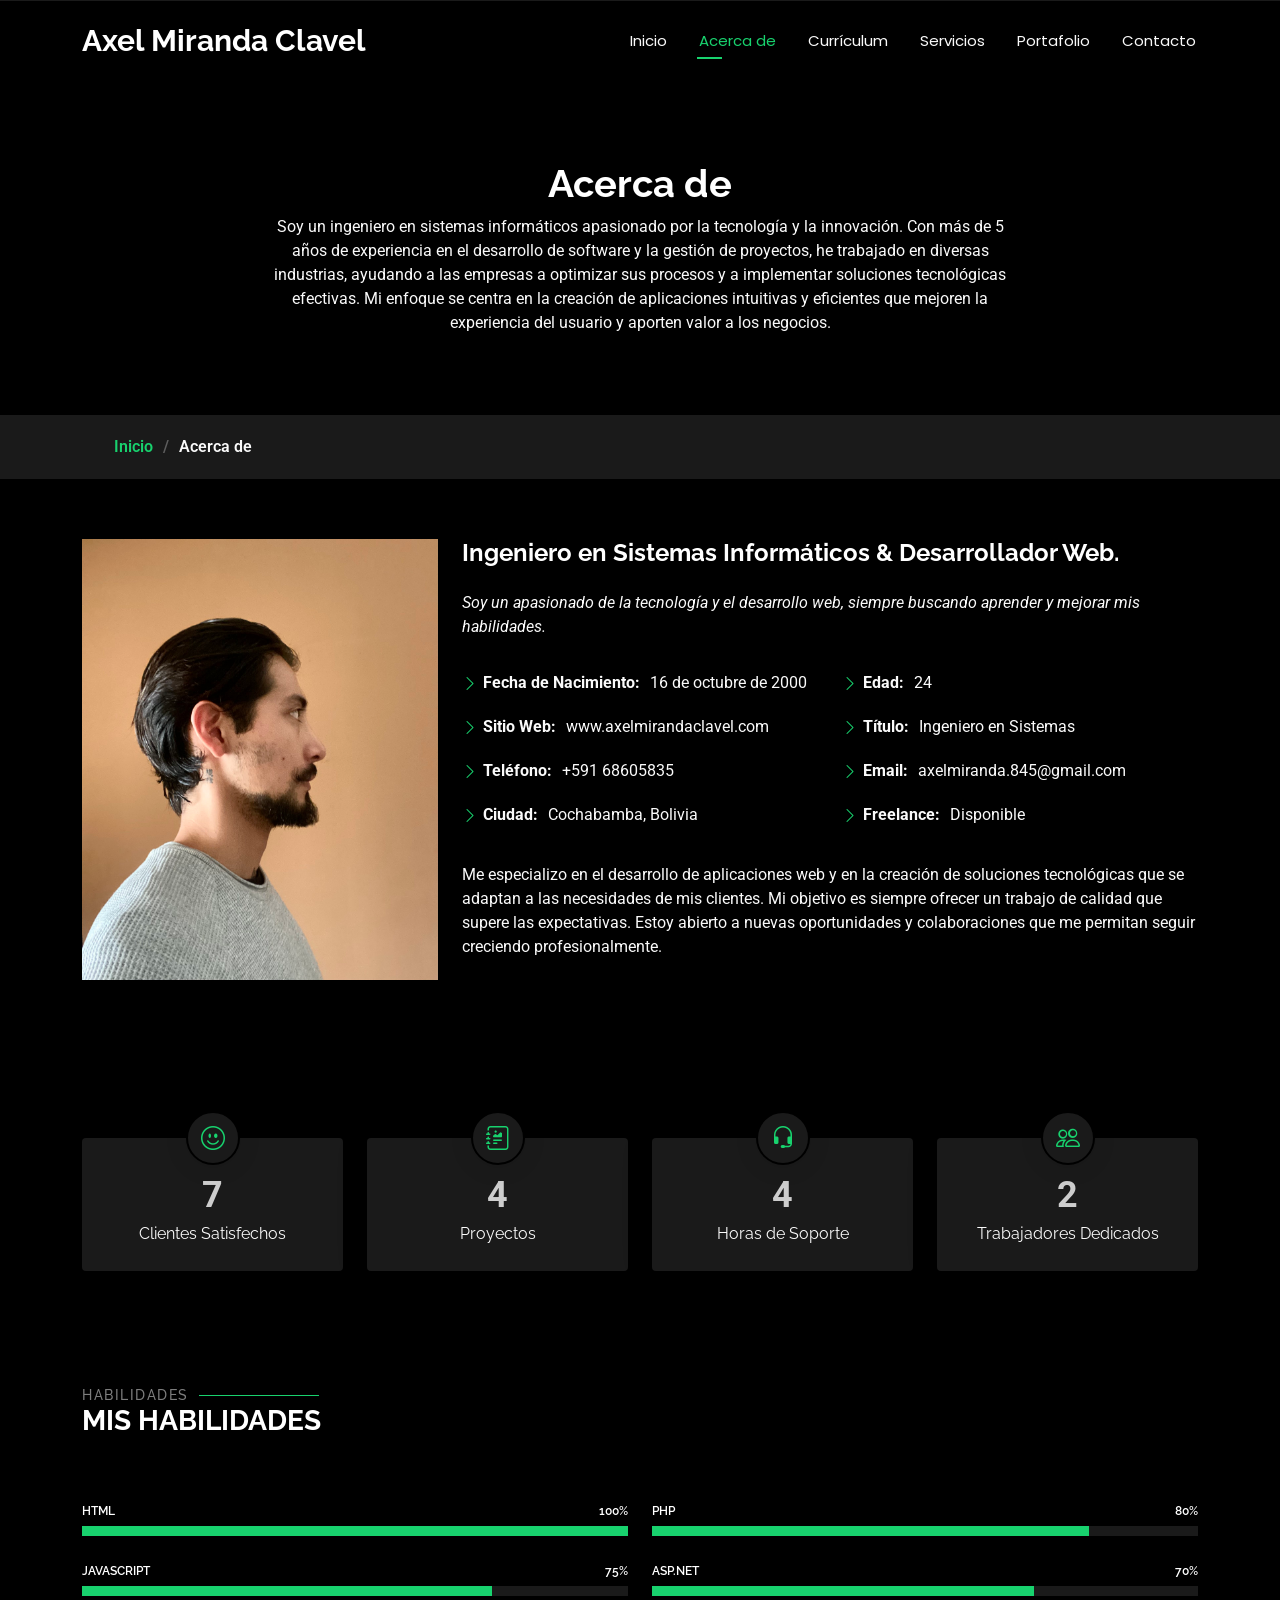
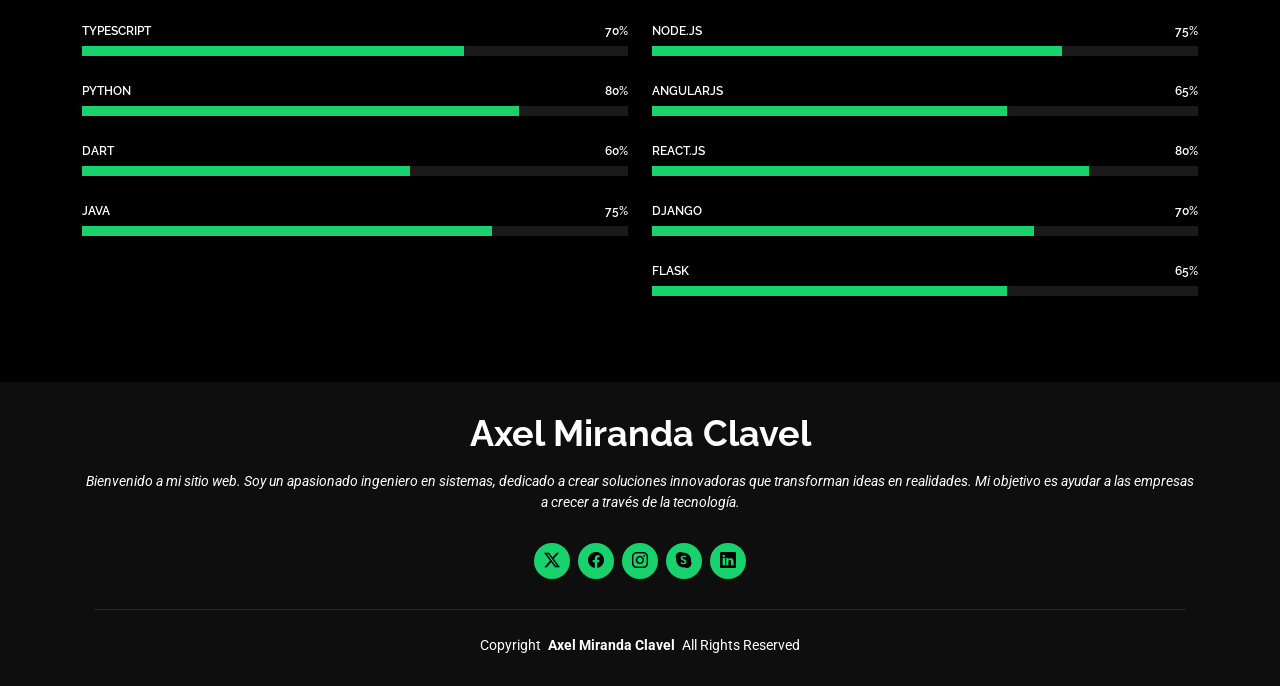
==== commit 2367dcf9: "logo" ====
--- a/about.html
+++ b/about.html
@@ -10,7 +10,7 @@
 
   <!-- Favicons -->
   <link href="assets/img/favicon.png" rel="icon">
-  <link href="assets/img/apple-touch-icon.png" rel="apple-touch-icon">
+  <link href="assets/img/favicon.png" rel="apple-touch-icon">
 
   <!-- Fonts -->
   <link href="https://fonts.googleapis.com" rel="preconnect">
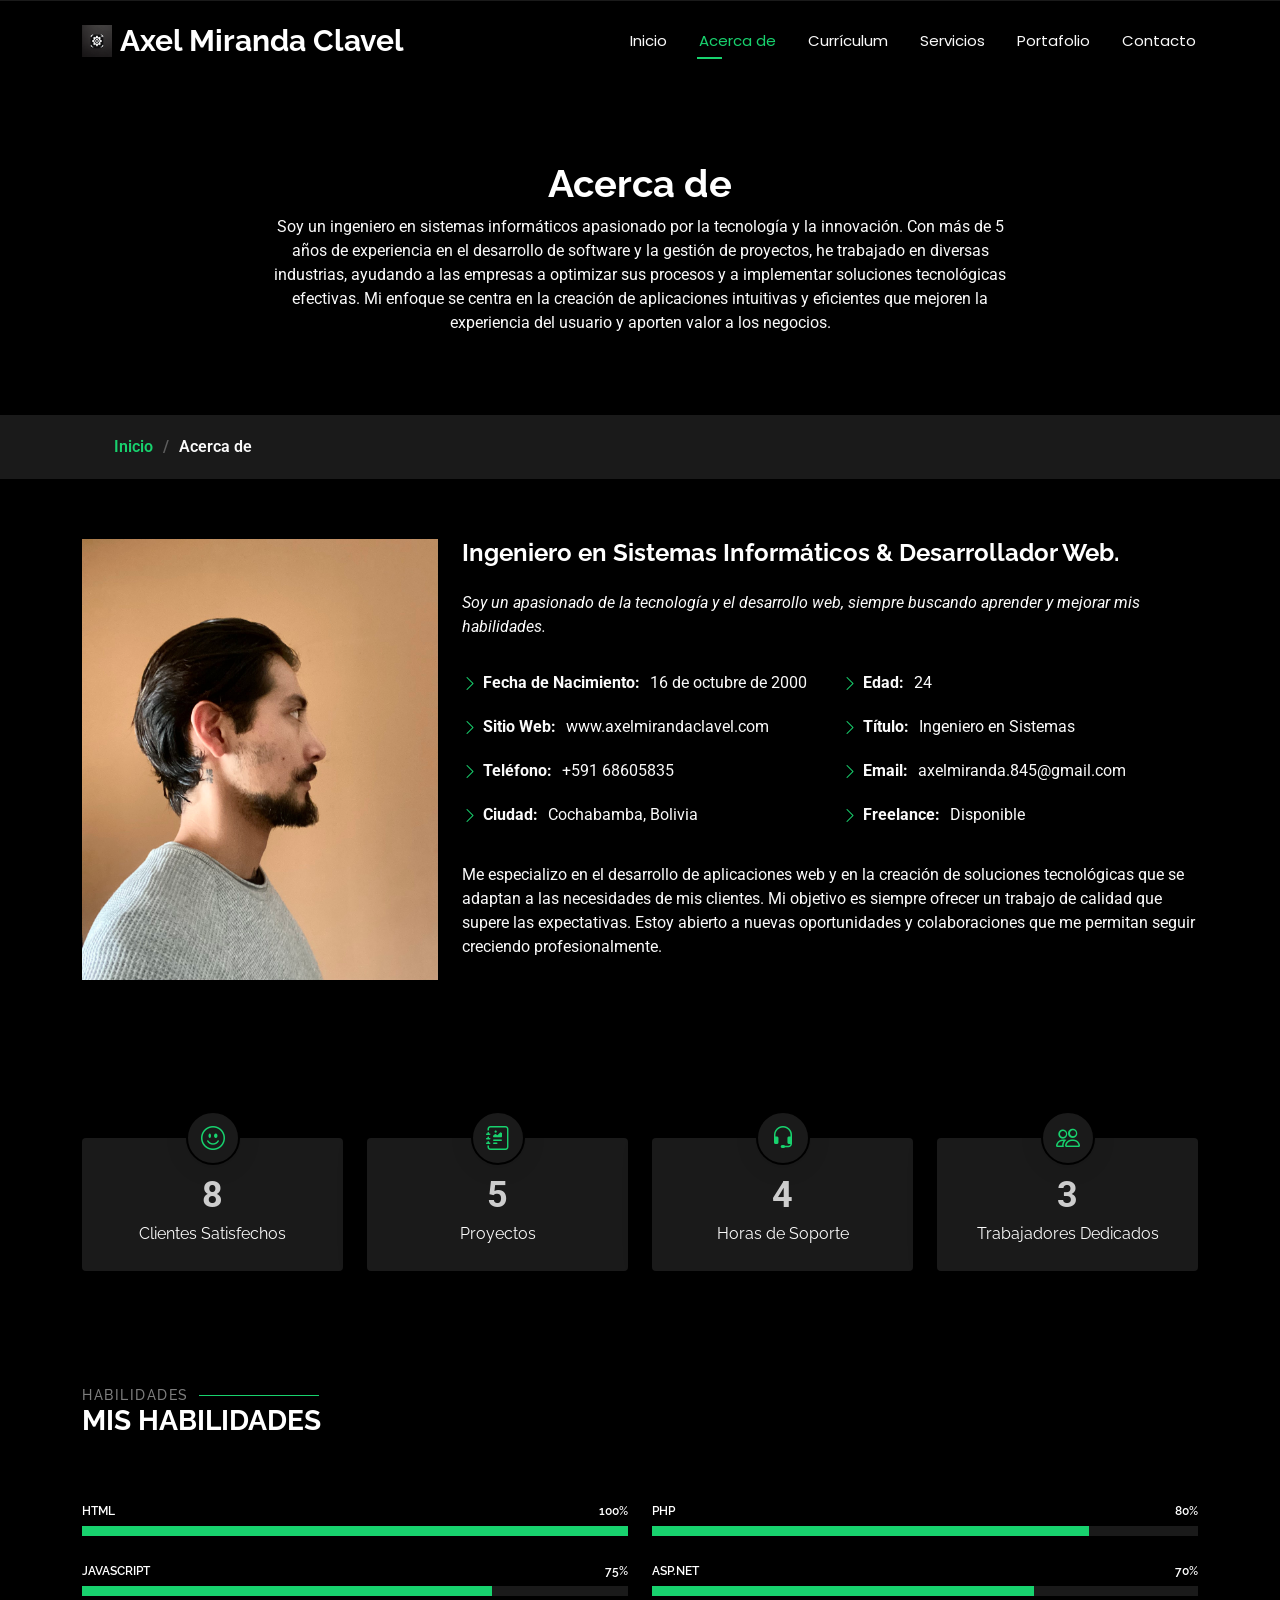
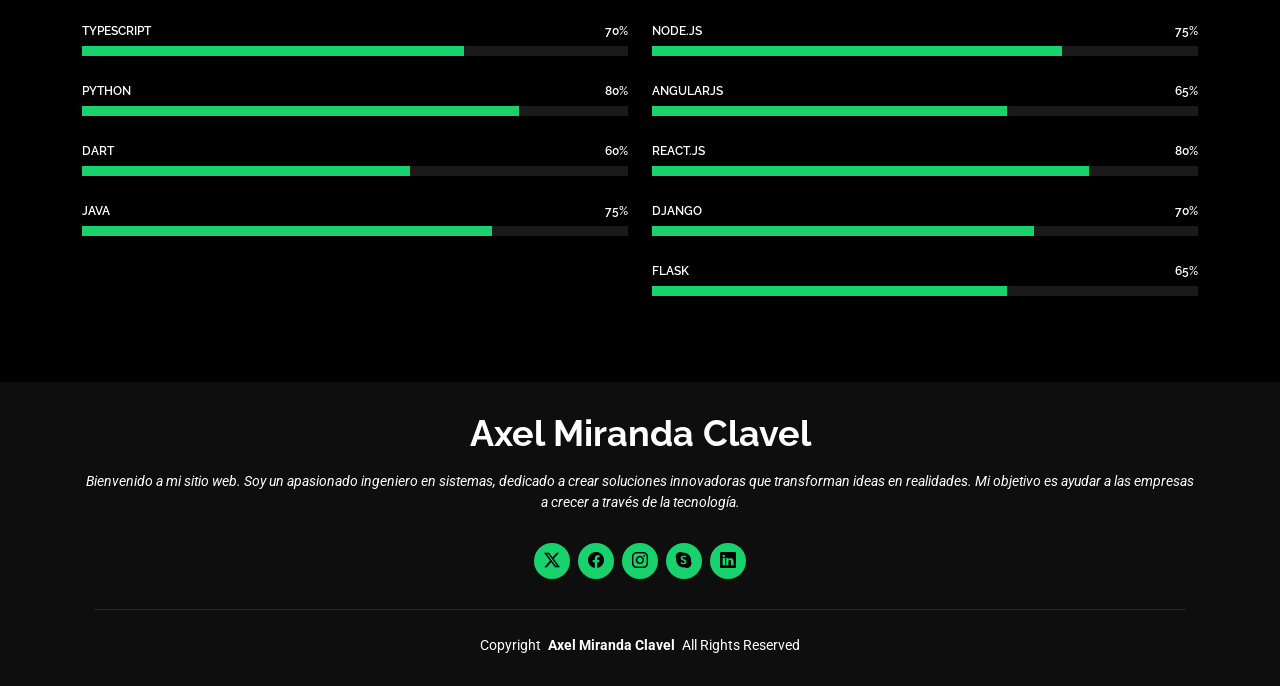
==== commit 15feb193: "modificaciones" ====
--- a/about.html
+++ b/about.html
@@ -10,7 +10,7 @@
 
   <!-- Favicons -->
   <link href="assets/img/favicon.png" rel="icon">
-  <link href="assets/img/favicon.png" rel="apple-touch-icon">
+  <link href="assets/img/logo.png" rel="apple-touch-icon">
 
   <!-- Fonts -->
   <link href="https://fonts.googleapis.com" rel="preconnect">
@@ -35,7 +35,7 @@
 
       <a href="index.html" class="logo d-flex align-items-center">
         <!-- Uncomment the line below if you also wish to use an image logo -->
-        <!-- <img src="assets/img/logo.png" alt=""> -->
+        <img src="assets/img/logo.png" alt="">
         <h1 class="sitename">Axel Miranda Clavel</h1>
       </a>
 
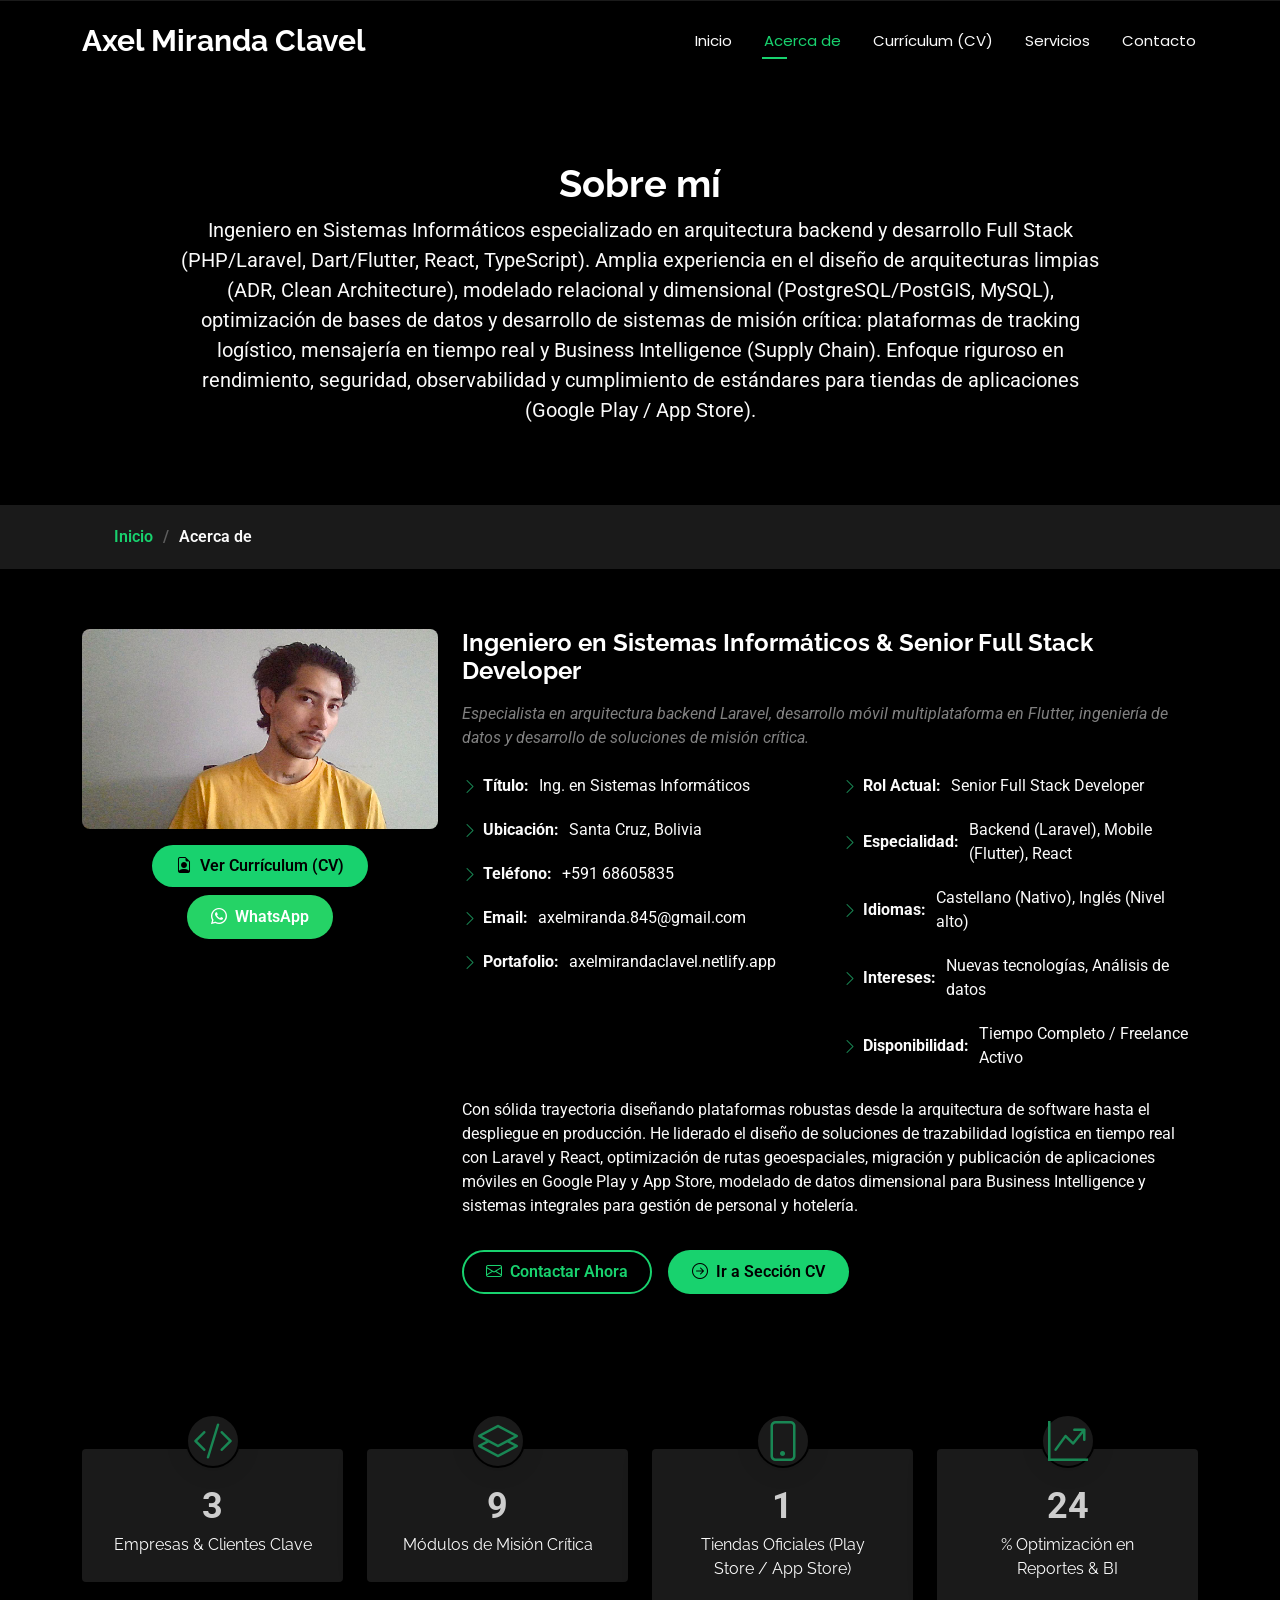
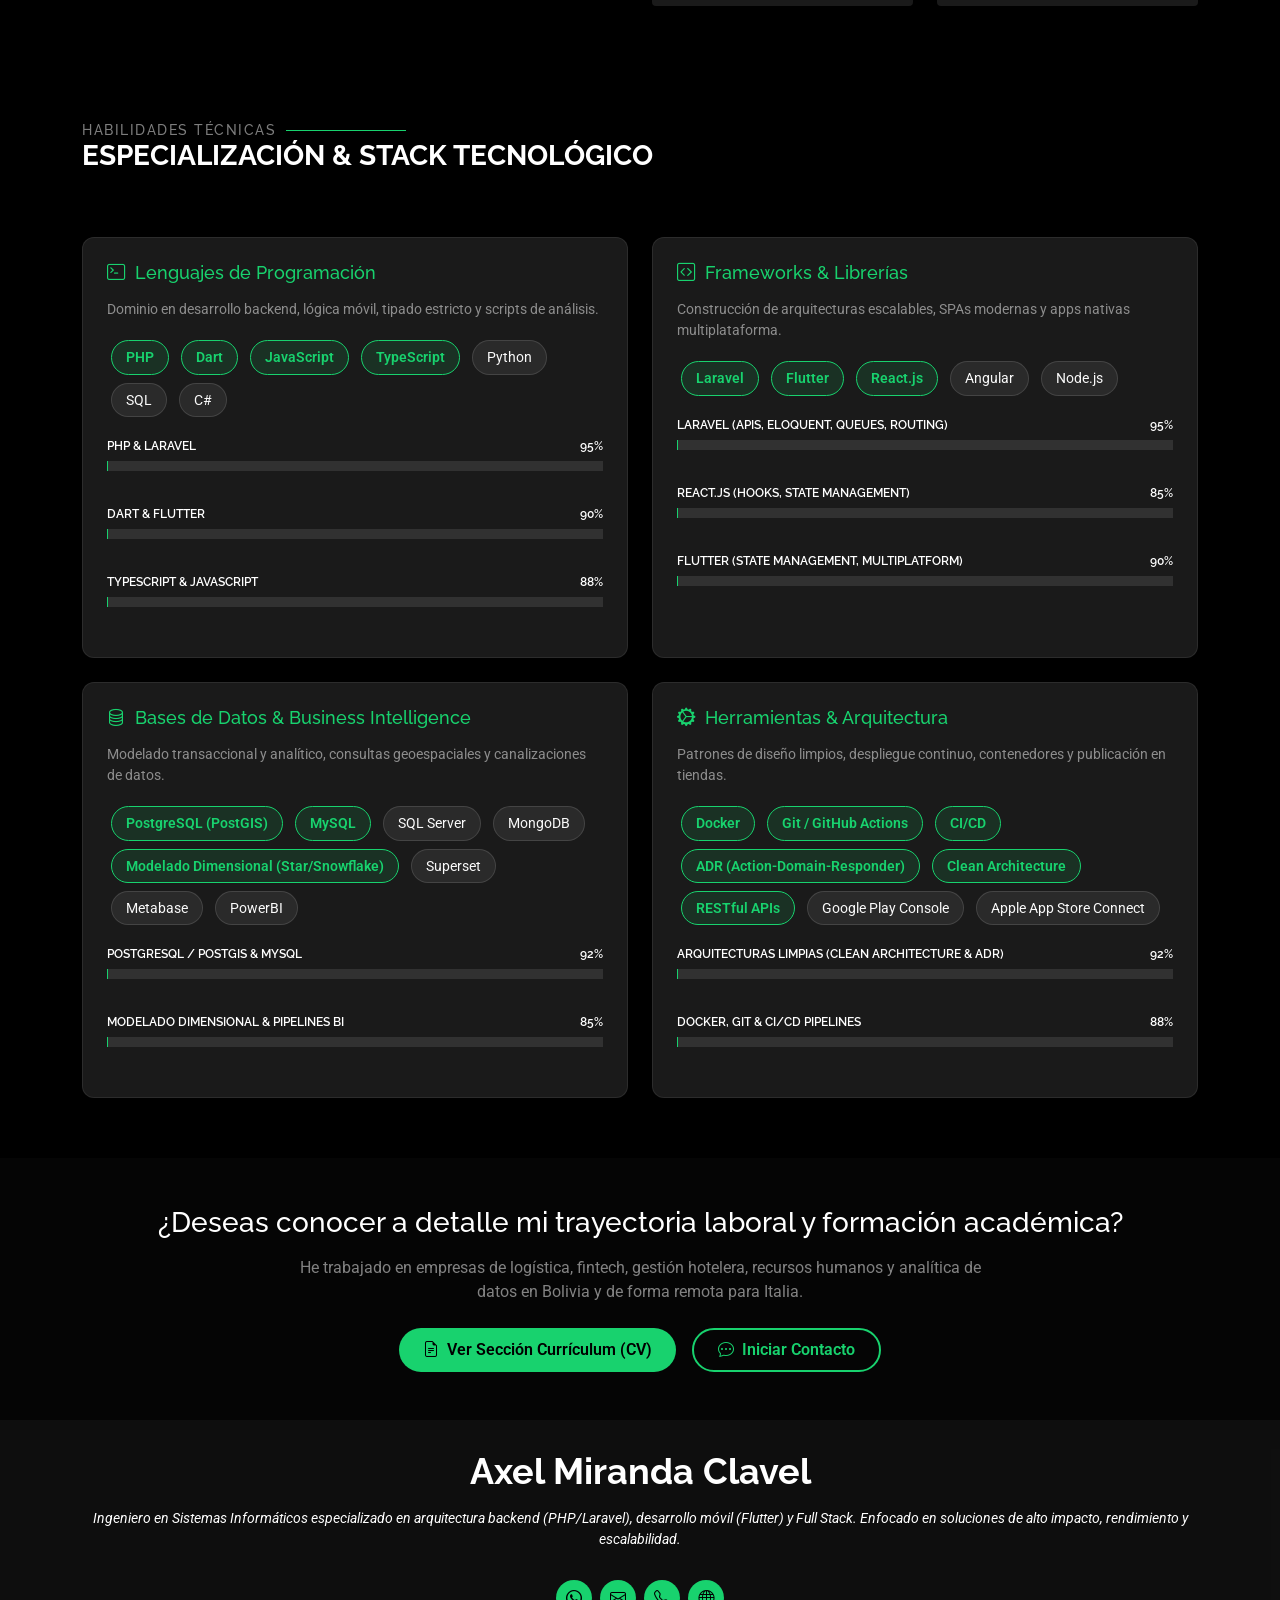
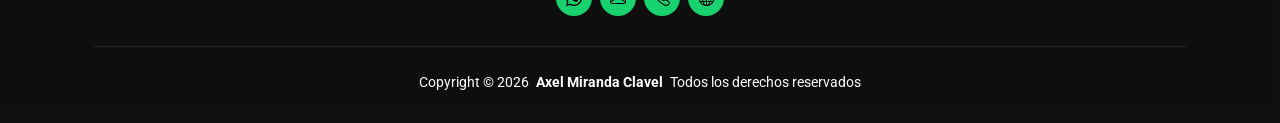
==== commit 2f2c047b: "modifiaciones" ====
--- a/about.html
+++ b/about.html
@@ -1,12 +1,12 @@
 <!DOCTYPE html>
-<html lang="en">
+<html lang="es">
 
 <head>
   <meta charset="utf-8">
   <meta content="width=device-width, initial-scale=1.0" name="viewport">
-  <title>Acerca de - Axel Miranda Clavel</title>
-  <meta name="description" content="">
-  <meta name="keywords" content="">
+  <title>Acerca de - Axel Miranda Clavel | Ingeniero en Sistemas Informáticos</title>
+  <meta name="description" content="Perfil profesional de Axel Miranda Clavel, Ingeniero en Sistemas Informáticos especializado en arquitectura backend Laravel, desarrollo Full Stack y Flutter.">
+  <meta name="keywords" content="Axel Miranda Clavel, Ingeniero en Sistemas, Backend, Full Stack, Laravel, Flutter, React, PostgreSQL, Docker, Bolivia">
 
   <!-- Favicons -->
   <link href="assets/img/favicon.png" rel="icon">
@@ -34,8 +34,6 @@
     <div class="container-fluid container-xl position-relative d-flex align-items-center justify-content-between">
 
       <a href="index.html" class="logo d-flex align-items-center">
-        <!-- Uncomment the line below if you also wish to use an image logo -->
-        <img src="assets/img/logo.png" alt="">
         <h1 class="sitename">Axel Miranda Clavel</h1>
       </a>
 
@@ -43,10 +41,9 @@
         <ul>
           <li><a href="index.html">Inicio</a></li>
           <li><a href="about.html" class="active">Acerca de</a></li>
-          <li><a href="#">Currículum</a></li>
-          <li><a href="#">Servicios</a></li>
-          <li><a href="#">Portafolio</a></li>
-          <li><a href="#">Contacto</a></li>
+          <li><a href="resume.html">Currículum (CV)</a></li>
+          <li><a href="services.html">Servicios</a></li>
+          <li><a href="contact.html">Contacto</a></li>
         </ul>
         <i class="mobile-nav-toggle d-xl-none bi bi-list"></i>
       </nav>
@@ -61,9 +58,11 @@
       <div class="heading">
         <div class="container">
           <div class="row d-flex justify-content-center text-center">
-            <div class="col-lg-8">
-              <h1>Acerca de</h1>
-              <p class="mb-0">Soy un ingeniero en sistemas informáticos apasionado por la tecnología y la innovación. Con más de 5 años de experiencia en el desarrollo de software y la gestión de proyectos, he trabajado en diversas industrias, ayudando a las empresas a optimizar sus procesos y a implementar soluciones tecnológicas efectivas. Mi enfoque se centra en la creación de aplicaciones intuitivas y eficientes que mejoren la experiencia del usuario y aporten valor a los negocios.</p>
+            <div class="col-lg-10">
+              <h1>Sobre mí</h1>
+              <p class="mb-0 fs-5">
+                Ingeniero en Sistemas Informáticos especializado en arquitectura backend y desarrollo Full Stack (PHP/Laravel, Dart/Flutter, React, TypeScript). Amplia experiencia en el diseño de arquitecturas limpias (ADR, Clean Architecture), modelado relacional y dimensional (PostgreSQL/PostGIS, MySQL), optimización de bases de datos y desarrollo de sistemas de misión crítica: plataformas de tracking logístico, mensajería en tiempo real y Business Intelligence (Supply Chain). Enfoque riguroso en rendimiento, seguridad, observabilidad y cumplimiento de estándares para tiendas de aplicaciones (Google Play / App Store).
+              </p>
             </div>
           </div>
         </div>
@@ -84,35 +83,45 @@
       <div class="container" data-aos="fade-up" data-aos-delay="100">
 
         <div class="row gy-4 justify-content-center">
-          <div class="col-lg-4">
-            <img src="assets/img/IMG_3208.jpg" class="img-fluid" alt="">
+          <div class="col-lg-4 text-center">
+            <img src="assets/img/WIN_20231203_08_42_08_Pro.jpeg" class="img-fluid rounded-3 shadow" alt="Axel Miranda Clavel" style="max-height: 480px; object-fit: cover;">
+            <div class="mt-3 d-flex flex-wrap gap-2 justify-content-center">
+              <a href="resume.html" class="btn-custom-primary"><i class="bi bi-file-earmark-person"></i> Ver Currículum (CV)</a>
+              <a href="https://wa.me/59168605835?text=Hola%20Axel,%20vi%20tu%20perfil%20profesional%20y%20me%20gustar%C3%ADa%20conversar%20contigo" target="_blank" class="btn-whatsapp"><i class="bi bi-whatsapp"></i> WhatsApp</a>
+            </div>
           </div>
           <div class="col-lg-8 content">
-            <h2>Ingeniero en Sistemas Informáticos &amp; Desarrollador Web.</h2>
-            <p class="fst-italic py-3">
-              Soy un apasionado de la tecnología y el desarrollo web, siempre buscando aprender y mejorar mis habilidades.
+            <h2>Ingeniero en Sistemas Informáticos &amp; Senior Full Stack Developer</h2>
+            <p class="fst-italic py-2 text-white-50">
+              Especialista en arquitectura backend Laravel, desarrollo móvil multiplataforma en Flutter, ingeniería de datos y desarrollo de soluciones de misión crítica.
             </p>
             <div class="row">
               <div class="col-lg-6">
                 <ul>
-                  <li><i class="bi bi-chevron-right"></i> <strong>Fecha de Nacimiento:</strong> <span>16 de octubre de 2000</span></li>
-                  <li><i class="bi bi-chevron-right"></i> <strong>Sitio Web:</strong> <span>www.axelmirandaclavel.com</span></li>
-                  <li><i class="bi bi-chevron-right"></i> <strong>Teléfono:</strong> <span>+591 68605835</span></li>
-                  <li><i class="bi bi-chevron-right"></i> <strong>Ciudad:</strong> <span>Cochabamba, Bolivia</span></li>
+                  <li><i class="bi bi-chevron-right text-success"></i> <strong>Título:</strong> <span>Ing. en Sistemas Informáticos</span></li>
+                  <li><i class="bi bi-chevron-right text-success"></i> <strong>Ubicación:</strong> <span>Santa Cruz, Bolivia</span></li>
+                  <li><i class="bi bi-chevron-right text-success"></i> <strong>Teléfono:</strong> <a href="tel:+59168605835" class="text-white">+591 68605835</a></li>
+                  <li><i class="bi bi-chevron-right text-success"></i> <strong>Email:</strong> <a href="mailto:axelmiranda.845@gmail.com" class="text-white">axelmiranda.845@gmail.com</a></li>
+                  <li><i class="bi bi-chevron-right text-success"></i> <strong>Portafolio:</strong> <a href="https://axelmirandaclavel.netlify.app" target="_blank" class="text-white">axelmirandaclavel.netlify.app</a></li>
                 </ul>
               </div>
               <div class="col-lg-6">
                 <ul>
-                  <li><i class="bi bi-chevron-right"></i> <strong>Edad:</strong> <span>24</span></li>
-                  <li><i class="bi bi-chevron-right"></i> <strong>Título:</strong> <span>Ingeniero en Sistemas</span></li>
-                  <li><i class="bi bi-chevron-right"></i> <strong>Email:</strong> <span>axelmiranda.845@gmail.com</span></li>
-                  <li><i class="bi bi-chevron-right"></i> <strong>Freelance:</strong> <span>Disponible</span></li>
+                  <li><i class="bi bi-chevron-right text-success"></i> <strong>Rol Actual:</strong> <span>Senior Full Stack Developer</span></li>
+                  <li><i class="bi bi-chevron-right text-success"></i> <strong>Especialidad:</strong> <span>Backend (Laravel), Mobile (Flutter), React</span></li>
+                  <li><i class="bi bi-chevron-right text-success"></i> <strong>Idiomas:</strong> <span>Castellano (Nativo), Inglés (Nivel alto)</span></li>
+                  <li><i class="bi bi-chevron-right text-success"></i> <strong>Intereses:</strong> <span>Nuevas tecnologías, Análisis de datos</span></li>
+                  <li><i class="bi bi-chevron-right text-success"></i> <strong>Disponibilidad:</strong> <span>Tiempo Completo / Freelance Activo</span></li>
                 </ul>
               </div>
             </div>
-            <p class="py-3">
-              Me especializo en el desarrollo de aplicaciones web y en la creación de soluciones tecnológicas que se adaptan a las necesidades de mis clientes. Mi objetivo es siempre ofrecer un trabajo de calidad que supere las expectativas. Estoy abierto a nuevas oportunidades y colaboraciones que me permitan seguir creciendo profesionalmente.
+            <p class="py-2">
+              Con sólida trayectoria diseñando plataformas robustas desde la arquitectura de software hasta el despliegue en producción. He liderado el diseño de soluciones de trazabilidad logística en tiempo real con Laravel y React, optimización de rutas geoespaciales, migración y publicación de aplicaciones móviles en Google Play y App Store, modelado de datos dimensional para Business Intelligence y sistemas integrales para gestión de personal y hotelería.
             </p>
+            <div class="d-flex flex-wrap gap-3 pt-2">
+              <a href="contact.html" class="btn-custom-outline"><i class="bi bi-envelope"></i> Contactar Ahora</a>
+              <a href="resume.html" class="btn-custom-primary"><i class="bi bi-arrow-right-circle"></i> Ir a Sección CV</a>
+            </div>
           </div>
         </div>
 
@@ -125,156 +134,185 @@
 
       <div class="container" data-aos="fade-up" data-aos-delay="100">
 
-        <div class="row gy-4">
+        <div class="row gy-4 text-center">
 
           <div class="col-lg-3 col-md-6 d-flex flex-column align-items-center">
-            <i class="bi bi-emoji-smile"></i>
+            <i class="bi bi-code-slash text-success fs-1 mb-2"></i>
+            <div class="stats-item">
+              <span data-purecounter-start="0" data-purecounter-end="5" data-purecounter-duration="1" class="purecounter"></span>
+              <p>Empresas &amp; Clientes Clave</p>
+            </div>
+          </div><!-- End Stats Item -->
+
+          <div class="col-lg-3 col-md-6 d-flex flex-column align-items-center">
+            <i class="bi bi-layers text-success fs-1 mb-2"></i>
             <div class="stats-item">
               <span data-purecounter-start="0" data-purecounter-end="15" data-purecounter-duration="1" class="purecounter"></span>
-              <p>Clientes Satisfechos</p>
+              <p>Módulos de Misión Crítica</p>
             </div>
           </div><!-- End Stats Item -->
 
           <div class="col-lg-3 col-md-6 d-flex flex-column align-items-center">
-            <i class="bi bi-journal-richtext"></i>
+            <i class="bi bi-phone text-success fs-1 mb-2"></i>
             <div class="stats-item">
-              <span data-purecounter-start="0" data-purecounter-end="10" data-purecounter-duration="1" class="purecounter"></span>
-              <p>Proyectos</p>
+              <span data-purecounter-start="0" data-purecounter-end="2" data-purecounter-duration="1" class="purecounter"></span>
+              <p>Tiendas Oficiales (Play Store / App Store)</p>
             </div>
           </div><!-- End Stats Item -->
 
           <div class="col-lg-3 col-md-6 d-flex flex-column align-items-center">
-            <i class="bi bi-headset"></i>
+            <i class="bi bi-graph-up-arrow text-success fs-1 mb-2"></i>
             <div class="stats-item">
-              <span data-purecounter-start="0" data-purecounter-end="8" data-purecounter-duration="1" class="purecounter"></span>
-              <p>Horas de Soporte</p>
+              <span data-purecounter-start="0" data-purecounter-end="40" data-purecounter-duration="1" class="purecounter"></span>
+              <p>% Optimización en Reportes &amp; BI</p>
             </div>
           </div><!-- End Stats Item -->
 
-          <div class="col-lg-3 col-md-6 d-flex flex-column align-items-center">
-            <i class="bi bi-people"></i>
-            <div class="stats-item">
-              <span data-purecounter-start="0" data-purecounter-end="5" data-purecounter-duration="1" class="purecounter"></span>
-              <p>Trabajadores Dedicados</p>
-            </div>
-          </div><!-- End Stats Item -->
-
         </div>
 
       </div>
 
     </section><!-- /Stats Section -->
 
-    <!-- Skills Section -->
+    <!-- Technical Skills Section -->
     <section id="skills" class="skills section">
 
       <!-- Section Title -->
       <div class="container section-title" data-aos="fade-up">
-        <h2>Habilidades</h2>
-        <div><span>Mis</span> <span class="description-title">Habilidades</span></div>
+        <h2>Habilidades Técnicas</h2>
+        <div><span>Especialización &amp;</span> <span class="description-title">Stack Tecnológico</span></div>
       </div><!-- End Section Title -->
 
       <div class="container" data-aos="fade-up" data-aos-delay="100">
 
-        <div class="row skills-content skills-animation">
-
-          <div class="col-lg-6">
-
-            <div class="progress">
-              <span class="skill"><span>HTML</span> <i class="val">100%</i></span>
-              <div class="progress-bar-wrap">
-                <div class="progress-bar" role="progressbar" aria-valuenow="100" aria-valuemin="0" aria-valuemax="100"></div>
-              </div>
-            </div><!-- End Skills Item -->
-
-            <div class="progress">
-              <span class="skill"><span>JavaScript</span> <i class="val">75%</i></span>
-              <div class="progress-bar-wrap">
-                <div class="progress-bar" role="progressbar" aria-valuenow="75" aria-valuemin="0" aria-valuemax="100"></div>
-              </div>
-            </div><!-- End Skills Item -->
-
-            <div class="progress">
-              <span class="skill"><span>TypeScript</span> <i class="val">70%</i></span>
-              <div class="progress-bar-wrap">
-                <div class="progress-bar" role="progressbar" aria-valuenow="70" aria-valuemin="0" aria-valuemax="100"></div>
-              </div>
-            </div><!-- End Skills Item -->
-
-            <div class="progress">
-              <span class="skill"><span>Python</span> <i class="val">80%</i></span>
-              <div class="progress-bar-wrap">
-                <div class="progress-bar" role="progressbar" aria-valuenow="80" aria-valuemin="0" aria-valuemax="100"></div>
-              </div>
-            </div><!-- End Skills Item -->
-
-            <div class="progress">
-              <span class="skill"><span>Dart</span> <i class="val">60%</i></span>
-              <div class="progress-bar-wrap">
-                <div class="progress-bar" role="progressbar" aria-valuenow="60" aria-valuemin="0" aria-valuemax="100"></div>
-              </div>
-            </div><!-- End Skills Item -->
-
-            <div class="progress">
-              <span class="skill"><span>Java</span> <i class="val">75%</i></span>
-              <div class="progress-bar-wrap">
-                <div class="progress-bar" role="progressbar" aria-valuenow="75" aria-valuemin="0" aria-valuemax="100"></div>
-              </div>
-            </div><!-- End Skills Item -->
-
-          </div>
-
-          <div class="col-lg-6">
-
-            <div class="progress">
-              <span class="skill"><span>PHP</span> <i class="val">80%</i></span>
-              <div class="progress-bar-wrap">
-                <div class="progress-bar" role="progressbar" aria-valuenow="80" aria-valuemin="0" aria-valuemax="100"></div>
-              </div>
-            </div><!-- End Skills Item -->
-
-            <div class="progress">
-              <span class="skill"><span>ASP.NET</span> <i class="val">70%</i></span>
-              <div class="progress-bar-wrap">
-                <div class="progress-bar" role="progressbar" aria-valuenow="70" aria-valuemin="0" aria-valuemax="100"></div>
-              </div>
-            </div><!-- End Skills Item -->
-
-            <div class="progress">
-              <span class="skill"><span>Node.js</span> <i class="val">75%</i></span>
-              <div class="progress-bar-wrap">
-                <div class="progress-bar" role="progressbar" aria-valuenow="75" aria-valuemin="0" aria-valuemax="100"></div>
-              </div>
-            </div><!-- End Skills Item -->
-
-            <div class="progress">
-              <span class="skill"><span>AngularJS</span> <i class="val">65%</i></span>
-              <div class="progress-bar-wrap">
-                <div class="progress-bar" role="progressbar" aria-valuenow="65" aria-valuemin="0" aria-valuemax="100"></div>
-              </div>
-            </div><!-- End Skills Item -->
-
-            <div class="progress">
-              <span class="skill"><span>React.js</span> <i class="val">80%</i></span>
-              <div class="progress-bar-wrap">
-                <div class="progress-bar" role="progressbar" aria-valuenow="80" aria-valuemin="0" aria-valuemax="100"></div>
-              </div>
-            </div><!-- End Skills Item -->
-
-            <div class="progress">
-              <span class="skill"><span>Django</span> <i class="val">70%</i></span>
-              <div class="progress-bar-wrap">
-                <div class="progress-bar" role="progressbar" aria-valuenow="70" aria-valuemin="0" aria-valuemax="100"></div>
-              </div>
-            </div><!-- End Skills Item -->
-
-            <div class="progress">
-              <span class="skill"><span>Flask</span> <i class="val">65%</i></span>
-              <div class="progress-bar-wrap">
-                <div class="progress-bar" role="progressbar" aria-valuenow="65" aria-valuemin="0" aria-valuemax="100"></div>
-              </div>
-            </div><!-- End Skills Item -->
-
+        <div class="row g-4">
+
+          <!-- Lenguajes -->
+          <div class="col-lg-6" data-aos="fade-up" data-aos-delay="100">
+            <div class="skill-category-card">
+              <h4><i class="bi bi-terminal"></i> Lenguajes de Programación</h4>
+              <p class="text-white-50 small mb-3">Dominio en desarrollo backend, lógica móvil, tipado estricto y scripts de análisis.</p>
+              <div class="mb-3">
+                <span class="badge-tag accent">PHP</span>
+                <span class="badge-tag accent">Dart</span>
+                <span class="badge-tag accent">JavaScript</span>
+                <span class="badge-tag accent">TypeScript</span>
+                <span class="badge-tag">Python</span>
+                <span class="badge-tag">SQL</span>
+                <span class="badge-tag">C#</span>
+              </div>
+              <div class="progress mb-2">
+                <span class="skill"><span>PHP &amp; Laravel</span> <i class="val">95%</i></span>
+                <div class="progress-bar-wrap">
+                  <div class="progress-bar" role="progressbar" aria-valuenow="95" aria-valuemin="0" aria-valuemax="100"></div>
+                </div>
+              </div>
+              <div class="progress mb-2">
+                <span class="skill"><span>Dart &amp; Flutter</span> <i class="val">90%</i></span>
+                <div class="progress-bar-wrap">
+                  <div class="progress-bar" role="progressbar" aria-valuenow="90" aria-valuemin="0" aria-valuemax="100"></div>
+                </div>
+              </div>
+              <div class="progress">
+                <span class="skill"><span>TypeScript &amp; JavaScript</span> <i class="val">88%</i></span>
+                <div class="progress-bar-wrap">
+                  <div class="progress-bar" role="progressbar" aria-valuenow="88" aria-valuemin="0" aria-valuemax="100"></div>
+                </div>
+              </div>
+            </div>
+          </div>
+
+          <!-- Frameworks & Librerías -->
+          <div class="col-lg-6" data-aos="fade-up" data-aos-delay="200">
+            <div class="skill-category-card">
+              <h4><i class="bi bi-code-square"></i> Frameworks &amp; Librerías</h4>
+              <p class="text-white-50 small mb-3">Construcción de arquitecturas escalables, SPAs modernas y apps nativas multiplataforma.</p>
+              <div class="mb-3">
+                <span class="badge-tag accent">Laravel</span>
+                <span class="badge-tag accent">Flutter</span>
+                <span class="badge-tag accent">React.js</span>
+                <span class="badge-tag">Angular</span>
+                <span class="badge-tag">Node.js</span>
+              </div>
+              <div class="progress mb-2">
+                <span class="skill"><span>Laravel (APIs, Eloquent, Queues, Routing)</span> <i class="val">95%</i></span>
+                <div class="progress-bar-wrap">
+                  <div class="progress-bar" role="progressbar" aria-valuenow="95" aria-valuemin="0" aria-valuemax="100"></div>
+                </div>
+              </div>
+              <div class="progress mb-2">
+                <span class="skill"><span>React.js (Hooks, State Management)</span> <i class="val">85%</i></span>
+                <div class="progress-bar-wrap">
+                  <div class="progress-bar" role="progressbar" aria-valuenow="85" aria-valuemin="0" aria-valuemax="100"></div>
+                </div>
+              </div>
+              <div class="progress">
+                <span class="skill"><span>Flutter (State Management, Multiplatform)</span> <i class="val">90%</i></span>
+                <div class="progress-bar-wrap">
+                  <div class="progress-bar" role="progressbar" aria-valuenow="90" aria-valuemin="0" aria-valuemax="100"></div>
+                </div>
+              </div>
+            </div>
+          </div>
+
+          <!-- Bases de Datos & BI -->
+          <div class="col-lg-6" data-aos="fade-up" data-aos-delay="300">
+            <div class="skill-category-card">
+              <h4><i class="bi bi-database"></i> Bases de Datos &amp; Business Intelligence</h4>
+              <p class="text-white-50 small mb-3">Modelado transaccional y analítico, consultas geoespaciales y canalizaciones de datos.</p>
+              <div class="mb-3">
+                <span class="badge-tag accent">PostgreSQL (PostGIS)</span>
+                <span class="badge-tag accent">MySQL</span>
+                <span class="badge-tag">SQL Server</span>
+                <span class="badge-tag">MongoDB</span>
+                <span class="badge-tag accent">Modelado Dimensional (Star/Snowflake)</span>
+                <span class="badge-tag">Superset</span>
+                <span class="badge-tag">Metabase</span>
+                <span class="badge-tag">PowerBI</span>
+              </div>
+              <div class="progress mb-2">
+                <span class="skill"><span>PostgreSQL / PostGIS &amp; MySQL</span> <i class="val">92%</i></span>
+                <div class="progress-bar-wrap">
+                  <div class="progress-bar" role="progressbar" aria-valuenow="92" aria-valuemin="0" aria-valuemax="100"></div>
+                </div>
+              </div>
+              <div class="progress">
+                <span class="skill"><span>Modelado Dimensional &amp; Pipelines BI</span> <i class="val">85%</i></span>
+                <div class="progress-bar-wrap">
+                  <div class="progress-bar" role="progressbar" aria-valuenow="85" aria-valuemin="0" aria-valuemax="100"></div>
+                </div>
+              </div>
+            </div>
+          </div>
+
+          <!-- Herramientas & Arquitectura -->
+          <div class="col-lg-6" data-aos="fade-up" data-aos-delay="400">
+            <div class="skill-category-card">
+              <h4><i class="bi bi-gear-wide-connected"></i> Herramientas &amp; Arquitectura</h4>
+              <p class="text-white-50 small mb-3">Patrones de diseño limpios, despliegue continuo, contenedores y publicación en tiendas.</p>
+              <div class="mb-3">
+                <span class="badge-tag accent">Docker</span>
+                <span class="badge-tag accent">Git / GitHub Actions</span>
+                <span class="badge-tag accent">CI/CD</span>
+                <span class="badge-tag accent">ADR (Action-Domain-Responder)</span>
+                <span class="badge-tag accent">Clean Architecture</span>
+                <span class="badge-tag accent">RESTful APIs</span>
+                <span class="badge-tag">Google Play Console</span>
+                <span class="badge-tag">Apple App Store Connect</span>
+              </div>
+              <div class="progress mb-2">
+                <span class="skill"><span>Arquitecturas Limpias (Clean Architecture &amp; ADR)</span> <i class="val">92%</i></span>
+                <div class="progress-bar-wrap">
+                  <div class="progress-bar" role="progressbar" aria-valuenow="92" aria-valuemin="0" aria-valuemax="100"></div>
+                </div>
+              </div>
+              <div class="progress">
+                <span class="skill"><span>Docker, Git &amp; CI/CD Pipelines</span> <i class="val">88%</i></span>
+                <div class="progress-bar-wrap">
+                  <div class="progress-bar" role="progressbar" aria-valuenow="88" aria-valuemin="0" aria-valuemax="100"></div>
+                </div>
+              </div>
+            </div>
           </div>
 
         </div>
@@ -282,23 +320,36 @@
       </div>
 
     </section><!-- /Skills Section -->
+
+    <!-- Experience Preview CTA Section -->
+    <section class="section py-5" style="background: rgba(255,255,255,0.02);">
+      <div class="container text-center" data-aos="fade-up">
+        <h3 class="mb-3">¿Deseas conocer a detalle mi trayectoria laboral y formación académica?</h3>
+        <p class="text-white-50 mx-auto mb-4" style="max-width: 720px;">
+          He trabajado en empresas de logística, fintech, gestión hotelera, recursos humanos y analítica de datos en Bolivia y de forma remota para Italia.
+        </p>
+        <div class="d-flex flex-wrap justify-content-center gap-3">
+          <a href="resume.html" class="btn-custom-primary fs-6 py-2 px-4"><i class="bi bi-file-earmark-text"></i> Ver Sección Currículum (CV)</a>
+          <a href="contact.html" class="btn-custom-outline fs-6 py-2 px-4"><i class="bi bi-chat-dots"></i> Iniciar Contacto</a>
+        </div>
+      </div>
+    </section>
 
   </main>
 
   <footer id="footer" class="footer dark-background">
     <div class="container">
       <h3 class="sitename">Axel Miranda Clavel</h3>
-      <p>Bienvenido a mi sitio web. Soy un apasionado ingeniero en sistemas, dedicado a crear soluciones innovadoras que transforman ideas en realidades. Mi objetivo es ayudar a las empresas a crecer a través de la tecnología.</p>
+      <p>Ingeniero en Sistemas Informáticos especializado en arquitectura backend (PHP/Laravel), desarrollo móvil (Flutter) y Full Stack. Enfocado en soluciones de alto impacto, rendimiento y escalabilidad.</p>
       <div class="social-links d-flex justify-content-center">
-        <a href=""><i class="bi bi-twitter-x"></i></a>
-        <a href=""><i class="bi bi-facebook"></i></a>
-        <a href=""><i class="bi bi-instagram"></i></a>
-        <a href=""><i class="bi bi-skype"></i></a>
-        <a href=""><i class="bi bi-linkedin"></i></a>
+        <a href="https://wa.me/59168605835" target="_blank" title="WhatsApp"><i class="bi bi-whatsapp"></i></a>
+        <a href="mailto:axelmiranda.845@gmail.com" title="Correo Electrónico"><i class="bi bi-envelope"></i></a>
+        <a href="tel:+59168605835" title="Llamar"><i class="bi bi-telephone"></i></a>
+        <a href="https://axelmirandaclavel.netlify.app" target="_blank" title="Portafolio Web"><i class="bi bi-globe"></i></a>
       </div>
       <div class="container">
         <div class="copyright">
-          <span>Copyright</span> <strong class="px-1 sitename">Axel Miranda Clavel</strong> <span>All Rights Reserved</span>
+          <span>Copyright &copy; 2026</span> <strong class="px-1 sitename">Axel Miranda Clavel</strong> <span>Todos los derechos reservados</span>
         </div>
       </div>
     </div>
@@ -312,9 +363,7 @@
 
   <!-- Vendor JS Files -->
   <script src="assets/vendor/bootstrap/js/bootstrap.bundle.min.js"></script>
-  <script src="assets/vendor/php-email-form/validate.js"></script>
   <script src="assets/vendor/aos/aos.js"></script>
-  <script src="assets/vendor/typed.js/typed.umd.js"></script>
   <script src="assets/vendor/purecounter/purecounter_vanilla.js"></script>
   <script src="assets/vendor/waypoints/noframework.waypoints.js"></script>
   <script src="assets/vendor/swiper/swiper-bundle.min.js"></script>
@@ -327,4 +376,4 @@
 
 </body>
 
-</html>+</html>
--- a/assets/css/main.css
+++ b/assets/css/main.css
@@ -1469,8 +1469,168 @@
   padding: 10px 30px;
   transition: 0.4s;
   border-radius: 50px;
+  font-weight: 600;
 }
 
 .contact .php-email-form button[type=submit]:hover {
   background: color-mix(in srgb, var(--accent-color), transparent 20%);
-}+}
+
+/* Custom enhancements for Skills, CV and Contact */
+.btn-whatsapp {
+  background-color: #25D366 !important;
+  color: #ffffff !important;
+  border: none;
+  border-radius: 50px;
+  padding: 10px 24px;
+  font-weight: 600;
+  display: inline-flex;
+  align-items: center;
+  gap: 8px;
+  transition: 0.3s;
+  text-decoration: none;
+}
+
+.btn-whatsapp:hover {
+  background-color: #1eb956 !important;
+  color: #ffffff !important;
+  transform: translateY(-2px);
+  box-shadow: 0 4px 15px rgba(37, 211, 102, 0.4);
+}
+
+.btn-custom-outline {
+  border: 2px solid var(--accent-color);
+  color: var(--accent-color);
+  background: transparent;
+  border-radius: 50px;
+  padding: 8px 22px;
+  font-weight: 600;
+  display: inline-flex;
+  align-items: center;
+  gap: 8px;
+  transition: 0.3s;
+  text-decoration: none;
+}
+
+.btn-custom-outline:hover {
+  background-color: var(--accent-color);
+  color: var(--contrast-color);
+}
+
+.btn-custom-primary {
+  background-color: var(--accent-color);
+  color: var(--contrast-color);
+  border-radius: 50px;
+  padding: 9px 24px;
+  font-weight: 600;
+  display: inline-flex;
+  align-items: center;
+  gap: 8px;
+  transition: 0.3s;
+  border: none;
+  text-decoration: none;
+}
+
+.btn-custom-primary:hover {
+  background-color: color-mix(in srgb, var(--accent-color), transparent 15%);
+  color: var(--contrast-color);
+  transform: translateY(-2px);
+}
+
+.skill-category-card {
+  background: var(--surface-color);
+  border: 1px solid rgba(255, 255, 255, 0.08);
+  border-radius: 12px;
+  padding: 24px;
+  height: 100%;
+  transition: transform 0.3s ease, border-color 0.3s ease;
+}
+
+.skill-category-card:hover {
+  transform: translateY(-4px);
+  border-color: var(--accent-color);
+}
+
+.skill-category-card h4 {
+  font-size: 1.15rem;
+  color: var(--accent-color);
+  margin-bottom: 15px;
+  display: flex;
+  align-items: center;
+  gap: 10px;
+}
+
+.badge-tag {
+  display: inline-block;
+  background: rgba(255, 255, 255, 0.07);
+  color: var(--default-color);
+  padding: 6px 14px;
+  border-radius: 20px;
+  font-size: 0.85rem;
+  margin: 4px;
+  border: 1px solid rgba(255, 255, 255, 0.12);
+  transition: all 0.2s ease;
+}
+
+.badge-tag:hover {
+  background: rgba(24, 210, 110, 0.15);
+  border-color: var(--accent-color);
+  color: #fff;
+}
+
+.badge-tag.accent {
+  background: rgba(24, 210, 110, 0.12);
+  border-color: var(--accent-color);
+  color: var(--accent-color);
+  font-weight: 600;
+}
+
+.resume-company {
+  color: var(--accent-color);
+  font-weight: 600;
+  font-size: 0.95rem;
+  margin-bottom: 4px;
+}
+
+.resume-project-title {
+  font-weight: 600;
+  color: #ffffff;
+  margin-top: 10px;
+  margin-bottom: 4px;
+}
+
+/* Contact channel cards */
+.contact-card-direct {
+  background: var(--surface-color);
+  border-radius: 12px;
+  padding: 20px;
+  border: 1px solid rgba(255, 255, 255, 0.08);
+  transition: 0.3s;
+}
+
+.contact-card-direct:hover {
+  border-color: var(--accent-color);
+}
+
+@media print {
+  #header, #footer, #scroll-top, .breadcrumbs, .mobile-nav-toggle, .btn-print-hide {
+    display: none !important;
+  }
+  body {
+    background: #ffffff !important;
+    color: #111111 !important;
+  }
+  .resume .resume-item {
+    border-left: 2px solid #222 !important;
+  }
+  .resume .resume-item::before {
+    background: #222 !important;
+    border: 2px solid #222 !important;
+  }
+  .resume h3, .resume h4, .resume h5, .resume p, .resume li {
+    color: #111111 !important;
+  }
+  .resume-company {
+    color: #0b6833 !important;
+  }
+}
